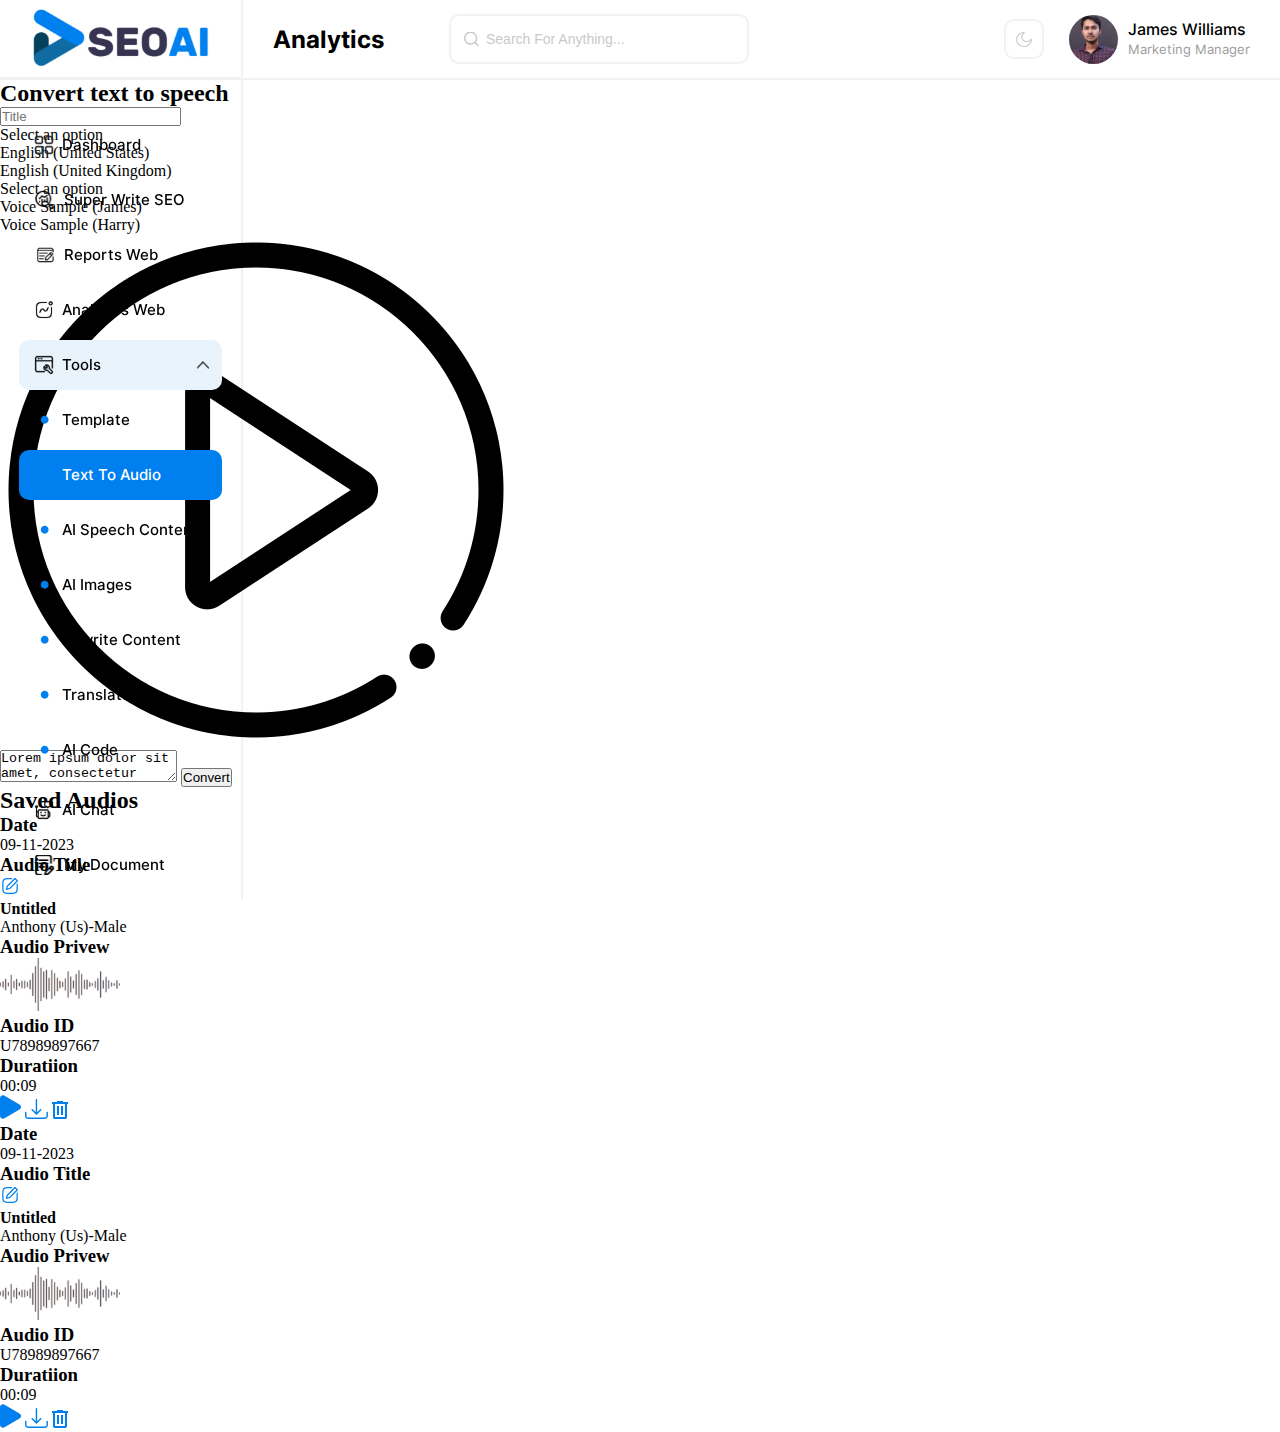
==== analytics.html @ c1bd346a "added dashboard page" ====
<!DOCTYPE html>
<html lang="en">

<head>
    <meta charset="UTF-8">
    <meta name="viewport" content="width=device-width, initial-scale=1.0">
    <title>Document</title>
    <link rel="stylesheet" href="assets/css/style.css">
</head>

<body>
    <header>
        <img src="assets/images/icons/bars.svg" alt="" class="menuToggle">
        <div class="headerLeft">
            <div class="logoWrap">
                <img src="assets/images/LOGO-SEOAI.svg" alt="" class="siteLogo">
            </div>
            <h1>Analytics</h1>
            <form>
                <div class="headerInpWrap">
                    <img src="assets/images/icons/search.svg" alt="">
                    <input type="text" placeholder="Search For Anything...">
                </div>
            </form>
        </div>
        <div class="headerRight">
            <button class="modeToggle">
                <img src="assets/images/icons/moon.svg" alt="">
            </button>
            <div class="profileInfo">
                <div class="profileLeft">
                    <img src="assets/images/person.png" alt="">
                </div>
                <div class="profileRight">
                    <h3>James Williams</h3>
                    <span>Marketing Manager</span>
                    <img src="assets/images/icons/dots.png" alt="" class="dots">
                </div>
            </div>
        </div>
    </header>

    <aside>
        <nav>
            <ul>
                <li>
                    <a href="">
                        <img src="assets/images/icons/dashboard.svg" alt="">
                        <span>dashboard</span>
                    </a>
                </li>
                <li>
                    <a href="">
                        <img src="assets/images/icons/super-writer.svg" alt="">
                        <span>super write SEO</span>
                    </a>
                </li>
                <li>
                    <a href="">
                        <img src="assets/images/icons/report-web.svg" alt="">
                        <span>reports web</span>
                    </a>
                </li>
                <li>
                    <a href="">
                        <img src="assets/images/icons/analytics.svg" alt="">
                        <span>analytics web</span>
                    </a>
                </li>
                <li>
                    <a href="#" class="nestedItem active">
                        <img src="assets/images/icons/tool.svg" alt="">
                        <span>tools</span>
                        <img src="assets/images/icons/arrow.png" alt="" class="arrow active">
                    </a>
                    <ul class="nestedToggleMenu active">
                        <li>
                            <a href="#">template</a>
                        </li>
                        <li>
                            <a href="#" class="active">text to audio</a>
                        </li>
                        <li>
                            <a href="#">AI speech content</a>
                        </li>
                        <li>
                            <a href="#">AI images</a>
                        </li>
                        <li>
                            <a href="#">rewrite content</a>
                        </li>
                        <li>
                            <a href="#">translate</a>
                        </li>
                        <li>
                            <a href="#">AI code</a>
                        </li>
                    </ul>
                </li>
                <li>
                    <a href="">
                        <img src="assets/images/icons/ai-chat.svg" alt="">
                        <span>AI chat</span>
                    </a>
                </li>
                <li>
                    <a href="">
                        <img src="assets/images/icons/document.svg" alt="">
                        <span>my document</span>
                    </a>
                </li>
                <li>
                    <a href="">
                        <img src="assets/images/icons/favStar.svg" alt="">
                        <span>favourite template</span>
                    </a>
                </li>
                <li>
                    <a href="">
                        <img src="assets/images/icons/wizard.svg" alt="">
                        <span>blog wizard</span>
                    </a>
                </li>
            </ul>
            <div class="upgrade">
                <img src="assets/images/person.png" alt="">
                <h2>Mark Wood</h2>
                <p>Your account is currently part of our Free Trial Plan</p>
                <button>Upgrade Now</button>
            </div>
        </nav>
    </aside>
    <div class="overlay"></div>

    <main class="analytics">
        <div class="container">
            <h2 class="analyticsHeading">Convert text to speech</h2>
            <div class="convertTopWrap">
                <div class="singleTopConvert">
                    <input type="text" placeholder="Title">
                </div>
                <div class="singleTopConvert">
                    <div class="custom-select" id="customSelect1">
                        <div class="select-styled">Select an option</div>
                        <div class="select-options">
                            <div data-img-src="assets/images/flags/usa-flag.png">English (United States)</div>
                            <div data-img-src="assets/images/flags/uk-flag.png">English (United Kingdom)</div>
                        </div>
                    </div>
                </div>
                <div class="singleTopConvert">
                    <div class="custom-select" id="customSelect2">
                        <div class="select-styled">Select an option</div>
                        <div class="select-options">
                            <div data-img-src="assets/images/flags/red-dot.png">Voice Sample (James)</div>
                            <div data-img-src="assets/images/flags/red-dot.png">Voice Sample (Harry)</div>
                        </div>
                    </div>
                </div>
                <img src="assets/images/icons/play-button.png" alt="" class="playImg">
            </div>
            <div class="convertTextWrap">
                <textarea>Lorem ipsum dolor sit amet, consectetur adipiscing elit, sed do eiusmod tempor incididunt ut labore et dolore magna aliqua. Ut enim ad minim veniam, quis nostrud exercitation ullamco laboris nisi ut aliquip ex ea commodo consequat. Duis aute irure dolor in reprehenderit in voluptate velit esse cillum dolore eu fugiat nulla pariatur. Excepteur sint occaecat cupidatat non proident, sunt in culpa qui officia deserunt mollit anim id est laborum."Lorem ipsum dolor sit amet, consectetur adipiscing elit, sed do eiusmod tempor incididunt ut labore et dolore magna aliqua. Ut enim ad minim veniam, quis nostrud exercitation ullamco laboris nisi ut aliquip ex ea commodo consequat. Duis aute irure dolor in reprehenderit in voluptate velit esse cillum dolore eu fugiat nulla pariatur. Excepteur sint occaecat cupidatat non proident, sunt in culpa qui officia deserunt mollit anim id est laborum."Lorem ipsum dolor sit amet, consectetur adipiscing elit, sed do eiusmod tempor incididunt ut labore et dolore magna aliqua. Ut enim ad minim veniam, quis nostrud exercitation ullamco laboris nisi ut aliquip ex ea commodo consequat.
                </textarea>
                <button>Convert</button>
            </div>
            <div class="savedAudios">
                <h2 class="savedHeading">Saved Audios</h2>
                <div class="savedAudiosWrap">
                    <div class="singleSavedAudio">
                        <div class="singleSavedAudioInner">
                            <div class="audioSingleInfo">
                                <h3>Date</h3>
                                <span>09-11-2023</span>
                            </div>
                            <div class="audioSingleInfo">
                                <h3>Audio Title</h3>
                                <div class="audInfEdit">
                                    <img src="assets/images/icons/aud-edit.svg" alt="">
                                    <div class="audInfEditRight">
                                        <h4>Untitled</h4>
                                        <span>Anthony (Us)-Male</span>
                                    </div>
                                </div>
                            </div>
                            <div class="audioSingleInfo">
                                <h3>Audio Privew</h3>
                                <img src="assets/images/icons/wave.svg" alt="">
                            </div>
                            <div class="audioSingleInfo">
                                <h3>Audio ID</h3>
                                <span>U78989897667</span>
                            </div>
                            <div class="audioSingleInfo">
                                <h3>Duratiion</h3>
                                <span>00:09</span>
                            </div>
                            <div class="audioSingleInfo">
                                <img src="assets/images/icons/aud-play.svg" alt="">
                                <img src="assets/images/icons/aud-download.svg" alt="">
                                <img src="assets/images/icons/aud-del.svg" alt="">
                            </div>
                        </div>
                    </div>
                    
                    <div class="singleSavedAudio">
                        <div class="singleSavedAudioInner">
                            <div class="audioSingleInfo">
                                <h3>Date</h3>
                                <span>09-11-2023</span>
                            </div>
                            <div class="audioSingleInfo">
                                <h3>Audio Title</h3>
                                <div class="audInfEdit">
                                    <img src="assets/images/icons/aud-edit.svg" alt="">
                                    <div class="audInfEditRight">
                                        <h4>Untitled</h4>
                                        <span>Anthony (Us)-Male</span>
                                    </div>
                                </div>
                            </div>
                            <div class="audioSingleInfo">
                                <h3>Audio Privew</h3>
                                <img src="assets/images/icons/wave.svg" alt="">
                            </div>
                            <div class="audioSingleInfo">
                                <h3>Audio ID</h3>
                                <span>U78989897667</span>
                            </div>
                            <div class="audioSingleInfo">
                                <h3>Duratiion</h3>
                                <span>00:09</span>
                            </div>
                            <div class="audioSingleInfo">
                                <img src="assets/images/icons/aud-play.svg" alt="">
                                <img src="assets/images/icons/aud-download.svg" alt="">
                                <img src="assets/images/icons/aud-del.svg" alt="">
                            </div>
                        </div>
                    </div>
                </div>
            </div>
        </div>
    </main>





    <script src="assets/js/analytics.js"></script>
</body>

</html>
---- assets/css/style.css ----
@charset "UTF-8";
header {
  width: 100%;
  height: 80px;
  border-bottom: 2px solid hsla(0, 0%, 0%, 0.05);
  display: flex;
  align-items: center;
  justify-content: space-between;
  padding: 0 30px;
  padding-left: 0;
  position: sticky;
  top: 0;
  left: 0;
  background-color: #fff;
  z-index: 999;
  font-family: "Inter", sans-serif;
}
header .menuToggle {
  display: none;
}
header .headerLeft {
  display: flex;
  align-items: center;
}
header .headerLeft .logoWrap {
  width: 243px;
  height: 80px;
  border-right: 2px solid hsla(0, 0%, 0%, 0.05);
  border-bottom: 2px solid hsla(0, 0%, 0%, 0.05);
  padding: 0 28px;
  margin-right: 30px;
  display: flex;
  align-items: center;
  background: #fff;
  z-index: 10;
}
header .headerLeft .logoWrap img {
  width: 100%;
  object-fit: contain;
}
header .headerLeft h1 {
  font-size: 24px;
  font-weight: 600;
  margin-right: 65px;
}
header .headerLeft form .headerInpWrap {
  position: relative;
}
header .headerLeft form .headerInpWrap img {
  position: absolute;
  top: 50%;
  left: 15px;
  transform: translateY(-50%);
}
header .headerLeft form .headerInpWrap input {
  width: 300px;
  height: 50px;
  border: 2px solid hsla(0, 0%, 0%, 0.05);
  padding-left: 35px;
  padding-right: 10px;
  border-radius: 10px;
  outline: none;
}
header .headerLeft form .headerInpWrap input::placeholder {
  font-size: 14px;
  color: #C9C9C9;
}
header .headerRight {
  display: flex;
  align-items: center;
}
header .headerRight button {
  width: 40px;
  height: 40px;
  display: grid;
  place-items: center;
  border: 2px solid hsla(0, 0%, 0%, 0.05);
  border-radius: 10px;
  background-color: transparent;
  margin-right: 25px;
  cursor: pointer;
}
header .headerRight .profileInfo {
  display: flex;
  align-items: center;
  justify-content: center;
  cursor: pointer;
}
header .headerRight .profileInfo .profileLeft {
  width: 49px;
  height: 49px;
  overflow: hidden;
  border-radius: 50%;
  margin-right: 10px;
}
header .headerRight .profileInfo .profileLeft img {
  width: 100%;
  height: 100%;
  object-fit: cover;
}
header .headerRight .profileInfo .profileRight h3 {
  font-size: 16px;
  font-weight: 500;
}
header .headerRight .profileInfo .profileRight span {
  font-size: 13px;
  font-weight: 300;
  color: #9C9C9C;
}
header .headerRight .profileInfo .profileRight .dots {
  display: none;
}

@media (max-width: 1100px) {
  header .headerLeft h1 {
    margin-right: 30px;
  }
  header .headerLeft form .headerInpWrap input {
    width: 270px;
  }
}
@media (max-width: 1000px) {
  header {
    padding-left: 30px;
  }
  header .menuToggle {
    display: block;
  }
  header .headerLeft .logoWrap {
    width: fit-content;
    border-right: none;
    padding: 0;
    margin-right: -70px;
  }
  header .headerLeft .logoWrap img {
    width: 130px;
  }
  header .headerLeft h1 {
    display: none;
  }
  header .headerLeft form {
    display: none;
  }
  header .headerRight button {
    width: 30px;
    height: 30px;
    margin-right: 10px;
  }
  header .headerRight .profileInfo .profileRight h3 {
    display: none;
  }
  header .headerRight .profileInfo .profileRight span {
    display: none;
  }
  header .headerRight .profileInfo .profileRight .dots {
    display: block;
    height: 32px;
  }
}
@media (max-width: 590px) {
  header .headerRight button {
    margin-right: 10px;
  }
  header .headerRight .profileInfo .profileRight h3 {
    display: none;
  }
  header .headerRight .profileInfo .profileRight span {
    display: none;
  }
  header .headerRight .profileInfo .profileRight .dots {
    display: block;
    height: 32px;
  }
}
@media (max-width: 430px) {
  header .headerLeft .logoWrap {
    margin-right: -40px;
  }
  header .headerLeft .logoWrap img {
    width: 90px;
  }
  header .headerRight button {
    width: 27px;
    height: 27px;
  }
  header .headerRight .profileInfo .profileLeft {
    width: 30px;
    height: 30px;
  }
  header .headerRight .profileInfo .profileRight .dots {
    height: 27px;
  }
}
@font-face {
  font-family: "Inter";
  src: url("../../fonts/inter/Inter-Regular.woff");
  font-style: normal;
  font-weight: 400;
}
@font-face {
  font-family: "Inter";
  src: url("../../fonts/inter/Inter-Medium.woff");
  font-style: normal;
  font-weight: 500;
}
@font-face {
  font-family: "Inter";
  src: url("../../fonts/inter/Inter-Bold.woff");
  font-style: normal;
  font-weight: 600;
}
@font-face {
  font-family: "Inter";
  src: url("../../fonts/inter/Inter-ExtraBold.woff");
  font-style: normal;
  font-weight: 700;
}
@font-face {
  font-family: "Inter";
  src: url("../../fonts/inter/Inter-Black.woff");
  font-style: normal;
  font-weight: 800;
}
@font-face {
  font-family: "Amsi-pro";
  src: url("../../fonts/EM-Amsi.Pro/TTF/AmsiPro-Regular.ttf");
  font-style: normal;
  font-weight: 400;
}
@font-face {
  font-family: "Amsi-pro";
  src: url("../../fonts/EM-Amsi.Pro/TTF/AmsiPro-SemiBold.ttf");
  font-style: normal;
  font-weight: 500;
}
@font-face {
  font-family: "Amsi-pro";
  src: url("../../fonts/EM-Amsi.Pro/TTF/AmsiPro-Bold.ttf");
  font-style: normal;
  font-weight: 600;
}
@font-face {
  font-family: "Amsi-pro";
  src: url("../../fonts/EM-Amsi.Pro/TTF/AmsiPro-Black.ttf");
  font-style: normal;
  font-weight: 700;
}
@font-face {
  font-family: "Amsi-pro";
  src: url("../../fonts/EM-Amsi.Pro/TTF/AmsiPro-Ultra.ttf");
  font-style: normal;
  font-weight: 800;
}
* {
  margin: 0;
  padding: 0;
  box-sizing: border-box;
}

a {
  text-decoration: none;
  color: inherit;
}

li {
  list-style: none;
}

aside {
  width: 243px;
  height: calc(100vh - 80px);
  overflow-x: clip;
  overflow-y: auto;
  border-right: 2px solid hsla(0, 0%, 0%, 0.05);
  position: fixed;
  top: 80px;
  left: 0;
  font-family: "Inter", sans-serif;
}
aside::-webkit-scrollbar {
  display: none;
}
aside nav {
  padding: 40px 19px;
}
aside nav ul li {
  margin-bottom: 5px;
}
aside nav ul li a {
  width: 100%;
  height: 50px;
  font-size: 15px;
  font-weight: 500;
  text-transform: capitalize;
  display: flex;
  align-items: center;
  justify-content: flex-start;
  padding: 0 15px;
  border-radius: 10px;
  position: relative;
  transition: 0.3s;
}
aside nav ul li a.active {
  background-color: #E8F3FC;
}
aside nav ul li a:hover {
  background-color: #E8F3FC;
}
aside nav ul li a img {
  margin-right: 8px;
}
aside nav ul li a .arrow {
  position: absolute;
  top: 50%;
  right: 5px;
  transform: translateY(-50%) rotate(180deg);
  transition: 0.3s;
}
aside nav ul li a .arrow.active {
  transform: translateY(-50%) rotate(0deg);
}
aside nav ul li ul {
  height: 0px;
  transition: 0.3s linear;
  overflow: hidden;
}
aside nav ul li ul.active {
  height: 390px;
}
aside nav ul li ul li {
  position: relative;
  color: #0080EF;
}
aside nav ul li ul li:first-child {
  margin-top: 5px;
}
aside nav ul li ul li::after {
  content: "•";
  position: absolute;
  top: 45%;
  left: 20px;
  transform: translateY(-50%);
  font-size: 25px;
}
aside nav ul li ul li a {
  padding: 0 15px;
  padding-left: 43px;
  color: #000;
}
aside nav ul li ul li a.active {
  background-color: #0080EF;
  color: #fff;
}
aside nav ul li ul li a:hover {
  background-color: #0080EF;
  color: #fff;
}
aside nav .upgrade {
  width: 100%;
  border-radius: 10px;
  background-color: #E8F3FC;
  text-align: center;
  padding: 30px 15px;
  margin-top: 30px;
}
aside nav .upgrade img {
  width: 83px;
  height: 83px;
  object-fit: cover;
  border-radius: 50%;
}
aside nav .upgrade h2 {
  font-size: 22px;
  font-weight: 600;
  margin-top: 5px;
  margin-bottom: 10px;
}
aside nav .upgrade p {
  font-size: 12px;
  font-weight: 300;
  margin-bottom: 25px;
}
aside nav .upgrade button {
  width: fit-content;
  height: 40px;
  padding: 0 15px;
  border: none;
  outline: none;
  font-size: 12px;
  font-weight: 500;
  color: #fff;
  background-color: #0080EF;
  border-radius: 5px;
  cursor: pointer;
}

.overlay {
  width: 100vw;
  height: 100vh;
  background-color: rgba(0, 0, 0, 0.5294117647);
  z-index: 1000;
  position: fixed;
  top: 0;
  left: 0;
  display: none;
}
.overlay.active {
  display: block;
}

@media (max-width: 1000px) {
  aside {
    height: 100vh;
    top: 0;
    left: -250px;
    transition: 0.3s;
    z-index: 10000;
    background-color: #fff;
  }
  aside.active {
    left: 0;
  }
}
header.dashHeading {
  width: 100%;
  height: 80px;
  border-bottom: 2px solid hsla(0, 0%, 0%, 0.05);
  display: flex;
  align-items: center;
  justify-content: space-between;
  padding: 0 30px;
  padding-left: 0;
  position: sticky;
  top: 0;
  left: 0;
  background-color: #fff;
  z-index: 999;
  font-family: "Inter", sans-serif;
}
header.dashHeading .menuToggle {
  display: none;
}
header.dashHeading .headerLeft {
  display: flex;
  align-items: center;
}
header.dashHeading .headerLeft .logoWrap {
  width: 243px;
  height: 80px;
  border-right: 2px solid hsla(0, 0%, 0%, 0.05);
  border-bottom: 2px solid hsla(0, 0%, 0%, 0.05);
  padding: 0 28px;
  margin-right: 30px;
  display: flex;
  align-items: center;
  background: #fff;
  z-index: 10;
}
header.dashHeading .headerLeft .logoWrap img {
  width: 100%;
  object-fit: contain;
}
header.dashHeading .headerLeft h1 {
  font-size: 24px;
  font-weight: 600;
  margin-right: 65px;
}
header.dashHeading .headerLeft form .headerInpWrap {
  position: relative;
}
header.dashHeading .headerLeft form .headerInpWrap img {
  position: absolute;
  top: 50%;
  left: 15px;
  transform: translateY(-50%);
}
header.dashHeading .headerLeft form .headerInpWrap input {
  width: 300px;
  height: 50px;
  border: 2px solid hsla(0, 0%, 0%, 0.05);
  padding-left: 35px;
  padding-right: 10px;
  border-radius: 10px;
  outline: none;
}
header.dashHeading .headerLeft form .headerInpWrap input::placeholder {
  font-size: 14px;
  color: #C9C9C9;
}
header.dashHeading .headerRight {
  display: flex;
  align-items: center;
}
header.dashHeading .headerRight .actBtnWrap {
  display: flex;
  align-items: center;
}
header.dashHeading .headerRight .actBtnWrap button {
  width: fit-content;
  height: 48px;
  padding: 0 10px;
  border: 1px solid #06D6A0;
  border-radius: 6px;
  outline: none;
  background-color: transparent;
  font-size: 20px;
  font-weight: 600;
  color: #06D6A0;
  margin-right: 15px;
  display: flex;
  align-items: center;
  cursor: pointer;
}
header.dashHeading .headerRight .actBtnWrap button:nth-child(2) {
  background-color: #06D6A0;
  color: #fff;
  border: none;
}
header.dashHeading .headerRight .actBtnWrap button:last-child {
  background-color: #FF6F61;
  color: #fff;
  border: none;
}
header.dashHeading .headerRight .actBtnWrap button img {
  margin-right: 5px;
}
header.dashHeading .headerRight .modeToggle {
  width: 40px;
  height: 40px;
  display: grid;
  place-items: center;
  border: 2px solid hsla(0, 0%, 0%, 0.05);
  border-radius: 10px;
  background-color: transparent;
  margin-right: 25px;
  cursor: pointer;
}
header.dashHeading .headerRight .profileInfo {
  display: flex;
  align-items: center;
  justify-content: center;
  cursor: pointer;
}
header.dashHeading .headerRight .profileInfo .profileLeft {
  width: 49px;
  height: 49px;
  overflow: hidden;
  border-radius: 50%;
  margin-right: 10px;
}
header.dashHeading .headerRight .profileInfo .profileLeft img {
  width: 100%;
  height: 100%;
  object-fit: cover;
}
header.dashHeading .headerRight .profileInfo .profileRight h3 {
  font-size: 16px;
  font-weight: 500;
}
header.dashHeading .headerRight .profileInfo .profileRight span {
  font-size: 13px;
  font-weight: 300;
  color: #9C9C9C;
}
header.dashHeading .headerRight .profileInfo .profileRight .dots {
  display: none;
}

@media (max-width: 1100px) {
  header .headerLeft h1 {
    margin-right: 30px;
  }
  header .headerLeft form .headerInpWrap input {
    width: 270px;
  }
}
@media (max-width: 1000px) {
  header {
    padding-left: 30px;
  }
  header .menuToggle {
    display: block;
  }
  header .headerLeft .logoWrap {
    width: fit-content;
    border-right: none;
    padding: 0;
    margin-right: -70px;
  }
  header .headerLeft .logoWrap img {
    width: 130px;
  }
  header .headerLeft h1 {
    display: none;
  }
  header .headerLeft form {
    display: none;
  }
  header .headerRight .modeToggle {
    width: 30px;
    height: 30px;
    margin-right: 10px;
  }
  header .headerRight .profileInfo .profileRight h3 {
    display: none;
  }
  header .headerRight .profileInfo .profileRight span {
    display: none;
  }
  header .headerRight .profileInfo .profileRight .dots {
    display: block;
    height: 32px;
  }
}
@media (max-width: 590px) {
  header .headerRight .modeToggle {
    margin-right: 10px;
  }
  header .headerRight .profileInfo .profileRight h3 {
    display: none;
  }
  header .headerRight .profileInfo .profileRight span {
    display: none;
  }
  header .headerRight .profileInfo .profileRight .dots {
    display: block;
    height: 32px;
  }
}
@media (max-width: 430px) {
  header .headerLeft .logoWrap {
    margin-right: -40px;
  }
  header .headerLeft .logoWrap img {
    width: 90px;
  }
  header .headerRight .modeToggle {
    width: 27px;
    height: 27px;
  }
  header .headerRight .profileInfo .profileLeft {
    width: 30px;
    height: 30px;
  }
  header .headerRight .profileInfo .profileRight .dots {
    height: 27px;
  }
}
.dashboardMain {
  width: calc(100% - 243px);
  margin-left: 243px;
  font-family: "Inter", sans-serif;
}
.dashboardMain .container {
  width: 100%;
  padding: 20px 30px;
}
.dashboardMain .container .dashboardTop {
  display: flex;
  align-items: flex-start;
  justify-content: space-between;
  margin-bottom: 30px;
}
.dashboardMain .container .dashboardTop .dashTopLeft {
  display: flex;
  align-items: flex-start;
}
.dashboardMain .container .dashboardTop .dashTopLeft img {
  margin-right: 10px;
}
.dashboardMain .container .dashboardTop .dashTopLeft .topLeftInfo h2 {
  color: #32395F;
  font-size: 28px;
  font-weight: 600;
  display: flex;
  align-items: center;
  margin-bottom: 15px;
}
.dashboardMain .container .dashboardTop .dashTopLeft .topLeftInfo h2 span {
  color: #737791;
  font-size: 16px;
  font-weight: 500;
  display: block;
  margin-left: 8px;
}
.dashboardMain .container .dashboardTop .dashTopLeft .topLeftInfo button {
  display: flex;
  align-items: center;
  padding: 10px 15px;
  border: none;
  border-radius: 8px;
  background-color: #06D6A0;
  font-size: 14px;
  font-weight: 600;
  color: #fff;
}
.dashboardMain .container .dashboardTop .dashTopLeft .topLeftInfo button img {
  margin-right: 0;
  margin-left: 5px;
  cursor: pointer;
}
.dashboardMain .container .dashboardTop .dashTopRight {
  text-align: end;
}
.dashboardMain .container .dashboardTop .dashTopRight h2 {
  color: #32395F;
  font-size: 28px;
  font-weight: 600;
  margin-bottom: 10px;
}
.dashboardMain .container .dashboardTop .dashTopRight p {
  font-size: 16px;
  font-weight: 500;
  color: #737791;
  margin-bottom: 10px;
}
.dashboardMain .container .dashboardTop .dashTopRight button {
  font-size: 14px;
  font-weight: 600;
  color: #fff;
  background-color: #B008FF;
  border: none;
  border-radius: 8px;
  display: inline-flex;
  align-items: center;
  padding: 10px 15px;
}
.dashboardMain .container .dashboardTop .dashTopRight button img {
  margin-right: 10px;
  display: block;
}
.dashboardMain .container .dashboardContent .contentTop {
  display: flex;
  align-items: center;
  justify-content: space-between;
  margin-bottom: 20px;
}
.dashboardMain .container .dashboardContent .contentTop .contentHeading h1 {
  font-size: 32px;
  font-weight: 600;
  color: #32395F;
  margin-bottom: 5px;
}
.dashboardMain .container .dashboardContent .contentTop .contentHeading p {
  font-size: 16px;
  font-weight: 500;
  color: #737791;
}
.dashboardMain .container .dashboardContent .contentTop .contentToggleWrap button {
  width: fit-content;
  height: 48px;
  padding: 0 20px;
  border: none;
  border-radius: 8px;
  background-color: transparent;
  cursor: pointer;
}
.dashboardMain .container .dashboardContent .contentTop .contentToggleWrap button.active {
  background-color: #0080EF;
  font-size: 20px;
  font-weight: 600;
  color: #fff;
  box-shadow: 0px 4px 20px 0px rgba(105, 108, 255, 0.5019607843);
}
.dashboardMain .container .dashboardContent .reportsWrap {
  display: flex;
  align-items: flex-start;
  justify-content: space-between;
  margin-bottom: 20px;
}
.dashboardMain .container .dashboardContent .reportsWrap .reportLeft {
  width: calc(50% - 10px);
  padding: 15px;
  border-radius: 8px;
  background-color: #fff;
  box-shadow: 0px 4px 40px 0px rgba(0, 0, 0, 0.0509803922);
}
.dashboardMain .container .dashboardContent .reportsWrap .reportLeft h2 {
  font-size: 24px;
  font-weight: 600;
  color: #32395F;
  margin-bottom: 15px;
}
.dashboardMain .container .dashboardContent .reportsWrap .reportLeft .repProgressWrap {
  width: 100%;
  display: flex;
  align-items: flex-start;
  justify-content: space-between;
}
.dashboardMain .container .dashboardContent .reportsWrap .reportLeft .repProgressWrap .repSingleProgress {
  width: calc(33.3333333333% - 10px);
}
.dashboardMain .container .dashboardContent .reportsWrap .reportLeft .repProgressWrap .repSingleProgress .progressTop {
  display: flex;
  align-items: center;
  justify-content: space-between;
  margin-bottom: 10px;
}
.dashboardMain .container .dashboardContent .reportsWrap .reportLeft .repProgressWrap .repSingleProgress .progressTop .progressTopLeft {
  display: flex;
  align-items: center;
}
.dashboardMain .container .dashboardContent .reportsWrap .reportLeft .repProgressWrap .repSingleProgress .progressTop .progressTopLeft img {
  margin-right: 10px;
}
.dashboardMain .container .dashboardContent .reportsWrap .reportLeft .repProgressWrap .repSingleProgress .progressTop .progressTopLeft span {
  display: flex;
  align-items: center;
  color: #32395F;
  font-size: 14px;
  font-weight: 500;
}
.dashboardMain .container .dashboardContent .reportsWrap .reportLeft .repProgressWrap .repSingleProgress .progressTop .progressTopRight {
  font-size: 14px;
  font-weight: 500;
  color: #737791;
}
.dashboardMain .container .dashboardContent .reportsWrap .reportLeft .repProgressWrap .repSingleProgress .progressBar {
  width: 100%;
  height: 7px;
  border-radius: 32px;
  background-color: #F3F4F5;
  overflow: hidden;
}
.dashboardMain .container .dashboardContent .reportsWrap .reportLeft .repProgressWrap .repSingleProgress .progressBar .progressInner {
  width: 60%;
  height: 100%;
  background-color: #FF6F61;
}
.dashboardMain .container .dashboardContent .reportsWrap .reportLeft .repProgressWrap .repSingleProgress .progressBar .progressInner.progressInner2 {
  background-color: #FFC335;
}
.dashboardMain .container .dashboardContent .reportsWrap .reportLeft .repProgressWrap .repSingleProgress .progressBar .progressInner.progressInner3 {
  background-color: #06D6A0;
}
.dashboardMain .container .dashboardContent .reportsWrap .reportLeft .repProgressWrap .repSingleProgress .progressRedial .apexcharts-datalabels-group text {
  font-family: "Inter", sans-serif !important;
  font-size: 16px;
  font-weight: 600;
}
.dashboardMain .container .dashboardContent .reportsWrap .reportRight {
  width: calc(50% - 10px);
  padding: 15px;
  border-radius: 8px;
  background-color: #fff;
  box-shadow: 0px 4px 40px 0px rgba(0, 0, 0, 0.0509803922);
}
.dashboardMain .container .dashboardContent .reportsWrap .reportRight h2 {
  font-size: 24px;
  font-weight: 600;
  color: #32395F;
  margin-bottom: 15px;
}
.dashboardMain .container .dashboardContent .reportsWrap .reportRight .overviewWrap {
  display: flex;
  align-items: flex-start;
  justify-content: space-between;
}
.dashboardMain .container .dashboardContent .reportsWrap .reportRight .overviewWrap .singleOverview {
  width: calc(50% - 10px);
}
.dashboardMain .container .dashboardContent .reportsWrap .reportRight .overviewWrap .singleOverview .overviewTop {
  display: flex;
  align-items: center;
  justify-content: space-between;
}
.dashboardMain .container .dashboardContent .reportsWrap .reportRight .overviewWrap .singleOverview .overviewTop h3 {
  font-size: 24px;
  font-weight: 600;
  color: #32395F;
}
.dashboardMain .container .dashboardContent .reportsWrap .reportRight .overviewWrap .singleOverview .overviewTop .overTopRight span {
  font-size: 13px;
  font-weight: 600;
  color: #32395F;
  display: flex;
  align-items: center;
  justify-content: space-between;
}
.dashboardMain .container .dashboardContent .reportsWrap .reportRight .overviewWrap .singleOverview .overviewTop .overTopRight span span {
  display: flex;
  margin: 0 5px;
}
.dashboardMain .container .dashboardContent .reportsWrap .reportRight .overviewWrap .singleOverview .overviewTop .overTopRight p {
  font-size: 13px;
  font-weight: 500;
  color: #FF6F61;
  display: flex;
  align-items: center;
}
.dashboardMain .container .dashboardContent .reportsWrap .reportRight .overviewWrap .singleOverview #SvgjsLine1104 {
  display: none;
}
.dashboardMain .container .dashboardContent .profileContent {
  display: flex;
  align-items: flex-start;
  justify-content: space-between;
  margin-bottom: 20px;
}
.dashboardMain .container .dashboardContent .profileContent .profLeft {
  width: 288px;
  text-align: center;
  border-radius: 8px;
  box-shadow: 0px 4px 40px 0px rgba(0, 0, 0, 0.0509803922);
  padding: 30px 15px;
}
.dashboardMain .container .dashboardContent .profileContent .profLeft img {
  width: 132px;
  height: 132px;
  object-fit: cover;
  border-radius: 50%;
  margin-bottom: 10px;
}
.dashboardMain .container .dashboardContent .profileContent .profLeft h2 {
  font-size: 26px;
  font-weight: 600;
  color: #32395F;
  margin-bottom: 10px;
}
.dashboardMain .container .dashboardContent .profileContent .profLeft p {
  font-size: 16px;
  font-weight: 400;
  color: #737791;
  margin-bottom: 15px;
}
.dashboardMain .container .dashboardContent .profileContent .profLeft button {
  background: #0080EF;
  font-size: 14px;
  font-weight: 600;
  color: #fff;
  border: none;
  padding: 12px 25px;
  border-radius: 8px;
  box-shadow: 0px 4px 20px 0px rgba(105, 108, 255, 0.5019607843);
}
.dashboardMain .container .dashboardContent .profileContent .profRight {
  width: calc(100% - 288px - 20px);
  display: flex;
  align-items: flex-start;
  justify-content: flex-start;
  flex-wrap: wrap;
}
.dashboardMain .container .dashboardContent .profileContent .profRight .singleProfCon {
  width: 353px;
  height: 104px;
  border-radius: 8px;
  box-shadow: 0px 4px 40px 0px rgba(0, 0, 0, 0.0509803922);
  display: flex;
  align-items: center;
  padding: 0 15px;
  margin-right: 10px;
  margin-bottom: 10px;
}
.dashboardMain .container .dashboardContent .profileContent .profRight .singleProfCon .profConfInner {
  display: flex;
}
.dashboardMain .container .dashboardContent .profileContent .profRight .singleProfCon .profConfInner img {
  margin-right: 15px;
}
.dashboardMain .container .dashboardContent .profileContent .profRight .singleProfCon .profConfInner .profConInfo h3 {
  font-size: 20px;
  font-weight: 600;
}
.dashboardMain .container .dashboardContent .profileContent .profRight .singleProfCon .profConfInner .profConInfo span {
  font-size: 20px;
  font-weight: 500;
  color: #737791;
}
.dashboardMain .container .dashboardContent .favTemplate {
  padding: 12px 20px;
  box-shadow: 0px 4px 40px 0px rgba(0, 0, 0, 0.0509803922);
  border-radius: 8px;
  margin-bottom: 20px;
}
.dashboardMain .container .dashboardContent .favTemplate h2 {
  font-size: 24px;
  font-weight: 600;
  color: #32395F;
  margin-bottom: 25px;
}
.dashboardMain .container .dashboardContent .favTemplate .swiper {
  width: 100%;
}
.dashboardMain .container .dashboardContent .favTemplate .swiper .swiper-wrapper .swiper-slide {
  width: 251px;
}
.dashboardMain .container .dashboardContent .favTemplate .swiper .swiper-wrapper .swiper-slide .singleFav {
  width: 100%;
  height: 247px;
  border: 1px solid #ECECEE;
  border-radius: 12px;
  overflow: hidden;
  display: flex;
  flex-direction: column;
  justify-content: space-between;
}
.dashboardMain .container .dashboardContent .favTemplate .swiper .swiper-wrapper .swiper-slide .singleFav .favTop {
  background-color: #FAFAFA;
  border-bottom: 1px solid #ECECEE;
  padding: 7px 9px;
}
.dashboardMain .container .dashboardContent .favTemplate .swiper .swiper-wrapper .swiper-slide .singleFav .favCenter {
  display: flex;
  align-items: center;
  justify-content: center;
}
.dashboardMain .container .dashboardContent .favTemplate .swiper .swiper-wrapper .swiper-slide .singleFav .favCenter img {
  margin-right: 7px;
}
.dashboardMain .container .dashboardContent .favTemplate .swiper .swiper-wrapper .swiper-slide .singleFav .favCenter span {
  font-size: 18px;
  font-weight: 600;
  color: #32395F;
}
.dashboardMain .container .dashboardContent .favTemplate .swiper .swiper-wrapper .swiper-slide .singleFav .favBottom {
  width: 100%;
  height: 118px;
  background-color: #ECECEE;
  padding: 8px 6px;
}
.dashboardMain .container .dashboardContent .favTemplate .swiper .swiper-wrapper .swiper-slide .singleFav .favBottom .favLine {
  width: 100%;
  height: 9px;
  border-radius: 4px;
  background-color: #fff;
  margin-bottom: 7px;
}
.dashboardMain .container .dashboardContent .favTemplate .swiper .swiper-wrapper .swiper-slide .singleFav .favBottom .favLine:last-child {
  margin-bottom: 10px;
}
.dashboardMain .container .dashboardContent .favTemplate .swiper .swiper-wrapper .swiper-slide .singleFav .favBottom .favLineSm {
  width: 100%;
  height: 5px;
  border-radius: 4px;
  background-color: #fff;
  margin-bottom: 5px;
}
.dashboardMain .container .dashboardContent .favTemplate .swiper .swiper-wrapper .swiper-slide .singleFav .favBottom button {
  width: 100%;
  height: 26px;
  font-size: 14px;
  font-weight: 500;
  color: #0080EF;
  border-radius: 14px;
  background-color: #fff;
  border: none;
  outline: none;
  margin-top: 2px;
  cursor: pointer;
}
.dashboardMain .container .dashboardContent .favTemplate .swiper .swiperBtn {
  width: 42px;
  height: 42px;
  background-color: #fff;
  border-radius: 50%;
  border: 1px solid #ECECEE;
  box-shadow: 0px 4px 40px 0px rgba(0, 0, 0, 0.0509803922);
}
.dashboardMain .container .dashboardContent .favTemplate .swiper .swiperBtn::after {
  display: none;
}
.dashboardMain .container .dashboardContent .bigData {
  padding: 16px 20px;
  border-radius: 8px;
  box-shadow: 0px 4px 40px 0px rgba(0, 0, 0, 0.0509803922);
  margin-bottom: 20px;
}
.dashboardMain .container .dashboardContent .bigData .bigDataHeading {
  margin-bottom: 15px;
}
.dashboardMain .container .dashboardContent .bigData .bigDataHeading h2 {
  font-size: 24px;
  font-weight: 600;
  color: #32395F;
  margin-bottom: 5px;
}
.dashboardMain .container .dashboardContent .bigData .bigDataHeading p {
  font-size: 16px;
  font-weight: 400;
  color: #737791;
}
.dashboardMain .container .dashboardContent .bigData .bigDataContent .bigDataWrap {
  width: 100%;
  display: flex;
  align-items: flex-start;
}
.dashboardMain .container .dashboardContent .bigData .bigDataContent .bigDataWrap .singleBigData {
  width: 20%;
}
.dashboardMain .container .dashboardContent .bigData .bigDataContent .bigDataWrap .singleBigData .bigDataBottom {
  margin-top: -15px;
}
.dashboardMain .container .dashboardContent .bigData .bigDataContent .bigDataWrap .singleBigData .bigDataBottom span {
  font-size: 16px;
  font-weight: 500;
  color: #737791;
  text-align: center;
  display: block;
}
.dashboardMain .container .dashboardContent .bigData .bigDataContent .bigDataWrap .singleBigData .bigDataBottom span:last-child {
  font-size: 14px;
}
.dashboardMain .container .dashboardContent .bigData .bigDataContent .bigDataCountWrap {
  width: 100%;
  display: flex;
  align-items: center;
}
.dashboardMain .container .dashboardContent .bigData .bigDataContent .bigDataCountWrap .singleBigDataCount {
  width: 20%;
  display: flex;
  align-items: center;
}
.dashboardMain .container .dashboardContent .bigData .bigDataContent .bigDataCountWrap .singleBigDataCount img {
  display: block;
  margin-right: 10px;
}
.dashboardMain .container .dashboardContent .bigData .bigDataContent .bigDataCountWrap .singleBigDataCount .bigDataContRight span {
  font-size: 12px;
  font-weight: 500;
  color: #737791;
  display: block;
}
.dashboardMain .container .dashboardContent .bigData .bigDataContent .bigDataCountWrap .singleBigDataCount .bigDataContRight span:last-child {
  font-size: 16px;
  font-weight: 600;
  color: #32395F;
  word-break: break-all;
}
.dashboardMain .container .dashboardContent .bigData .bigDataContent .bigDataCountWrap .singleBigDataCount h3 {
  width: 100%;
  font-size: 16px;
  font-weight: 600;
  color: #32395F;
  text-align: center;
  display: block;
  padding: 20px 0;
}
.dashboardMain .container .dashboardContent .wordGenerate {
  padding: 16px 24px;
  border-radius: 8px;
  box-shadow: 0px 4px 40px 0px rgba(0, 0, 0, 0.0509803922);
  margin-bottom: 20px;
}
.dashboardMain .container .dashboardContent .wordGenerate .genHeading {
  display: flex;
  align-items: center;
  justify-content: space-between;
  margin-bottom: 20px;
}
.dashboardMain .container .dashboardContent .wordGenerate .genHeading .genHeadingLeft h2 {
  font-size: 24px;
  font-weight: 600;
  color: #32395F;
  margin-bottom: 5px;
}
.dashboardMain .container .dashboardContent .wordGenerate .genHeading .genHeadingLeft p {
  font-size: 16px;
  font-weight: 400;
  color: #737791;
}
.dashboardMain .container .dashboardContent .wordGenerate .genHeading .genHeadingRight {
  display: flex;
  align-items: center;
  justify-content: flex-end;
}
.dashboardMain .container .dashboardContent .wordGenerate .genHeading .genHeadingRight h3 {
  font-size: 24px;
  font-weight: 600;
  color: #EEAE00;
  margin-right: 10px;
}
.dashboardMain .container .dashboardContent .wordGenerate .genHeading .genHeadingRight .contentToggleWrap {
  display: flex;
  align-items: center;
}
.dashboardMain .container .dashboardContent .wordGenerate .genHeading .genHeadingRight .contentToggleWrap button {
  padding: 12px 20px;
  border: none;
  outline: none;
  border-radius: 8px;
  font-size: 16px;
  font-weight: 500;
  color: #737791;
  background-color: transparent;
  cursor: pointer;
}
.dashboardMain .container .dashboardContent .wordGenerate .genHeading .genHeadingRight .contentToggleWrap button.active {
  color: #fff;
  font-weight: 600;
  background-color: #0080EF;
}
.dashboardMain .container .dashboardContent .recentContent {
  padding: 16px 24px;
  border-radius: 8px;
  box-shadow: 0px 4px 40px 0px rgba(0, 0, 0, 0.0509803922);
  margin-bottom: 20px;
}
.dashboardMain .container .dashboardContent .recentContent .recentConHeading {
  display: flex;
  align-items: center;
  justify-content: space-between;
  margin-bottom: 20px;
}
.dashboardMain .container .dashboardContent .recentContent .recentConHeading h2 {
  font-size: 24px;
  font-weight: 600;
  color: #32395F;
}
.dashboardMain .container .dashboardContent .recentContent .recentConHeading button {
  padding: 12px 20px;
  border: none;
  outline: none;
  border-radius: 8px;
  background-color: #0080EF;
  color: #fff;
  font-size: 16px;
  font-weight: 600;
}
.dashboardMain .container .dashboardContent .recentContent .recentConWrap .singleRecentCon {
  display: flex;
  align-items: center;
  padding: 8px 0;
}
.dashboardMain .container .dashboardContent .recentContent .recentConWrap .singleRecentCon .singleConLeft {
  width: 250px;
  display: flex;
  align-items: center;
}
.dashboardMain .container .dashboardContent .recentContent .recentConWrap .singleRecentCon .singleConLeft img {
  margin-right: 10px;
}
.dashboardMain .container .dashboardContent .recentContent .recentConWrap .singleRecentCon .singleConLeft .singleConLeftInf span {
  font-size: 12px;
  font-weight: 500;
  color: #737791;
}
.dashboardMain .container .dashboardContent .recentContent .recentConWrap .singleRecentCon .singleConLeft .singleConLeftInf h3 {
  font-size: 16px;
  font-weight: 600;
  color: #32395F;
}
.dashboardMain .container .dashboardContent .recentContent .recentConWrap .singleRecentCon .singleConMiddle {
  width: 270px;
  display: flex;
  align-items: center;
  justify-content: center;
}
.dashboardMain .container .dashboardContent .recentContent .recentConWrap .singleRecentCon .singleConMiddle h4 {
  font-size: 16px;
  font-weight: 600;
  color: #32395F;
}
.dashboardMain .container .dashboardContent .recentContent .recentConWrap .singleRecentCon .singleConMiddle h4 span {
  font-weight: 500;
  color: #737791;
}
.dashboardMain .container .dashboardContent .recentContent .recentConWrap .singleRecentCon .singleConInform {
  width: calc(100% - 270px - 250px - 105px);
  display: flex;
  align-items: center;
  justify-content: center;
}
.dashboardMain .container .dashboardContent .recentContent .recentConWrap .singleRecentCon .singleConInform img {
  margin-right: 10px;
}
.dashboardMain .container .dashboardContent .recentContent .recentConWrap .singleRecentCon .singleConInform .conInformCenter span {
  font-size: 12px;
  font-weight: 500;
  color: #737791;
}
.dashboardMain .container .dashboardContent .recentContent .recentConWrap .singleRecentCon .singleConInform .conInformCenter h3 {
  font-size: 16px;
  font-weight: 600;
  color: #32395F;
  margin: -2px 0;
}
.dashboardMain .container .dashboardContent .recentContent .recentConWrap .singleRecentCon .singleConInform .conInformSts {
  display: block;
  padding: 2px 6px;
  border-radius: 5px;
  background-color: #FFF7E0;
  color: #D69E07;
  margin-left: 5px;
}
.dashboardMain .container .dashboardContent .recentContent .recentConWrap .singleRecentCon .singleConMenu {
  width: 105px;
  display: flex;
  align-items: center;
  justify-content: center;
}
.dashboardMain .container .dashboardContent .recentContent .recentConWrap .singleRecentCon .singleConMenu img {
  cursor: pointer;
}

.analyticsMain {
  width: calc(100% - 243px);
  margin-left: 243px;
}
.analyticsMain .container {
  width: 100%;
  padding: 20px 30px;
}
.analyticsMain .container .analyticsHeading {
  font-weight: 600;
}
.analyticsMain .container .convertTopWrap {
  display: flex;
  align-items: center;
  justify-content: space-between;
  flex-wrap: wrap;
  margin-bottom: 25px;
}
.analyticsMain .container .convertTopWrap .singleTopConvert input {
  width: 300px;
  height: 50px;
  border: 1px solid rgba(0, 127, 239, 0.2588235294);
  border-radius: 5px;
  padding: 0 15px;
  outline: none;
  font-size: 14px;
}
.analyticsMain .container .convertTopWrap .singleTopConvert .custom-select {
  width: 300px;
  height: 50px;
  position: relative;
  display: inline-block;
  margin: 10px 0;
}
.analyticsMain .container .convertTopWrap .singleTopConvert .custom-select .select-styled {
  width: 100%;
  height: 100%;
  display: flex;
  align-items: center;
  cursor: pointer;
  border: 1px solid rgba(0, 127, 239, 0.2588235294);
  border-radius: 5px;
  outline: none;
  font-size: 14px;
  color: #7C7676;
  padding: 0 15px;
  position: relative;
}
.analyticsMain .container .convertTopWrap .singleTopConvert .custom-select .select-styled:after {
  content: "";
  position: absolute;
  top: 50%;
  right: 15px;
  margin-top: -3px;
  border-width: 6px 6px 0;
  border-color: #555 transparent transparent transparent;
  border-style: solid;
  transition: transform 0.3s ease-in-out;
}
.analyticsMain .container .convertTopWrap .singleTopConvert .custom-select .select-styled img {
  width: 22px;
  height: 22px;
  object-fit: cover;
  border-radius: 50%;
  margin-right: 8px;
}
.analyticsMain .container .convertTopWrap .singleTopConvert .custom-select .select-options {
  display: none;
  position: absolute;
  top: 100%;
  left: 0;
  right: 0;
  border: 1px solid #ccc;
  border-top: none;
  background: #fff;
  z-index: 10;
}
.analyticsMain .container .convertTopWrap .singleTopConvert .custom-select .select-options div {
  padding: 10px;
  font-size: 16px;
  cursor: pointer;
  transition: background-color 0.3s;
}
.analyticsMain .container .convertTopWrap .singleTopConvert .custom-select .select-options div:hover {
  background-color: #ddd;
}
.analyticsMain .container .convertTopWrap img.playImg {
  width: 40px;
  cursor: pointer;
}
.analyticsMain .container .convertTextWrap {
  width: 100%;
  margin-bottom: 45px;
}
.analyticsMain .container .convertTextWrap textarea {
  width: 100%;
  max-width: 100%;
  min-width: 100%;
  height: 400px;
  min-height: 400px;
  font-family: "Inter", sans-serif;
  font-size: 16px;
  font-weight: 400;
  line-height: 30.72px;
  padding: 22px;
  border: 2px solid rgba(0, 0, 0, 0.0509803922);
  outline: none;
  border-radius: 10px;
  margin-bottom: 20px;
}
.analyticsMain .container .convertTextWrap button {
  width: 205px;
  height: 50px;
  border-radius: 6px;
  background-color: #0080EF;
  color: #fff;
  border: none;
  outline: none;
  font-size: 20px;
  font-weight: 400;
  font-family: "Inter", sans-serif;
  cursor: pointer;
  display: block;
  margin: auto;
}
.analyticsMain .container .savedAudios {
  width: 100%;
}
.analyticsMain .container .savedAudios .savedHeading {
  font-size: 24px;
  font-weight: 600;
  font-family: "Inter", sans-serif;
  margin-bottom: 20px;
}
.analyticsMain .container .savedAudios .savedAudiosWrap {
  width: 100%;
}
.analyticsMain .container .savedAudios .savedAudiosWrap .singleSavedAudio {
  width: 100%;
  height: 132px;
  border: 2px solid rgba(0, 128, 239, 0.1098039216);
  border-radius: 10px;
  display: flex;
  align-items: center;
  justify-content: space-between;
  padding: 0px 20px;
  margin-bottom: 30px;
}
.analyticsMain .container .savedAudios .savedAudiosWrap .singleSavedAudio .singleSavedAudioInner {
  width: 100%;
  height: fit-content;
  display: flex;
  align-items: flex-start;
  justify-content: space-between;
}
.analyticsMain .container .savedAudios .savedAudiosWrap .singleSavedAudio .singleSavedAudioInner .audioSingleInfo {
  width: 16.6666666667%;
}
.analyticsMain .container .savedAudios .savedAudiosWrap .singleSavedAudio .singleSavedAudioInner .audioSingleInfo:last-child {
  height: 87px;
  display: flex;
  align-items: center;
  justify-content: center;
}
.analyticsMain .container .savedAudios .savedAudiosWrap .singleSavedAudio .singleSavedAudioInner .audioSingleInfo:last-child img {
  cursor: pointer;
}
.analyticsMain .container .savedAudios .savedAudiosWrap .singleSavedAudio .singleSavedAudioInner .audioSingleInfo:last-child img:nth-child(2) {
  margin: 0 30px;
}
.analyticsMain .container .savedAudios .savedAudiosWrap .singleSavedAudio .singleSavedAudioInner .audioSingleInfo h3 {
  font-size: 18px;
  font-weight: 500;
  font-family: "Inter", sans-serif;
  margin-bottom: 10px;
}
.analyticsMain .container .savedAudios .savedAudiosWrap .singleSavedAudio .singleSavedAudioInner .audioSingleInfo span {
  font-size: 16px;
  font-weight: 400;
  font-family: "Inter", sans-serif;
}
.analyticsMain .container .savedAudios .savedAudiosWrap .singleSavedAudio .singleSavedAudioInner .audioSingleInfo .audInfEdit {
  display: flex;
  align-items: flex-start;
  justify-content: flex-start;
}
.analyticsMain .container .savedAudios .savedAudiosWrap .singleSavedAudio .singleSavedAudioInner .audioSingleInfo .audInfEdit img {
  margin-right: 5px;
  cursor: pointer;
}
.analyticsMain .container .savedAudios .savedAudiosWrap .singleSavedAudio .singleSavedAudioInner .audioSingleInfo .audInfEdit h4 {
  font-size: 16px;
  font-weight: 500;
  font-family: "Inter", sans-serif;
}

.writerMain {
  width: calc(100% - 243px);
  margin-left: 243px;
  font-family: "Amsi-pro", sans-serif;
}
.writerMain p,
.writerMain button,
.writerMain input {
  font-family: "Inter", sans-serif;
}
.writerMain .container {
  width: 100%;
  padding: 20px 30px;
  display: flex;
  align-items: flex-start;
  justify-content: space-between;
}
.writerMain .container .mainHeading {
  display: none;
  text-align: center;
  margin-bottom: 25px;
}
.writerMain .container .mainLeft {
  width: calc(100% - 280px);
  padding-right: 15px;
}
.writerMain .container .mainLeft .writeInpWrap {
  margin-bottom: 30px;
  display: flex;
  align-items: flex-start;
}
.writerMain .container .mainLeft .writeInpWrap .writeInpLeft {
  width: 550px;
  height: 100px;
  transition: 0.3s;
  overflow: hidden;
  opacity: 1;
}
.writerMain .container .mainLeft .writeInpWrap .writeInpLeft.active {
  height: 0px;
}
.writerMain .container .mainLeft .writeInpWrap .writeInpLeft .writeSingleInp {
  display: flex;
  align-items: center;
  justify-content: flex-start;
  margin-bottom: 15px;
}
.writerMain .container .mainLeft .writeInpWrap .writeInpLeft .writeSingleInp span {
  display: block;
  margin-right: 15px;
}
.writerMain .container .mainLeft .writeInpWrap .writeInpLeft .writeSingleInp input {
  width: 290px;
  height: 34px;
  padding: 0 10px;
  border: 1px solid #0080EF;
  border-radius: 8px;
  outline: none;
  margin-right: 10px;
}
.writerMain .container .mainLeft .writeInpWrap .writeInpLeft .writeSingleInp button {
  width: 120px;
  height: 34px;
  border: none;
  border-radius: 8px;
  outline: none;
  background-color: #0080EF;
  color: #fff;
  cursor: pointer;
  transition: 0.3s;
}
.writerMain .container .mainLeft .writeInpWrap .writeInpLeft .writeSingleInp button:hover {
  background-color: #005fb3;
}
.writerMain .container .mainLeft .writeInpWrap .writeInpRight {
  width: calc(100% - 550px);
}
.writerMain .container .mainLeft .writeInpWrap .writeInpRight p {
  display: flex;
  align-items: center;
  justify-content: center;
  font-size: 15px;
  font-weight: 500;
  color: #693fdf;
  cursor: pointer;
}
.writerMain .container .mainLeft .writeInpWrap .writeInpRight p span {
  margin-top: -3px;
  display: block;
  margin-right: 5px;
}
.writerMain .container .mainLeft .writeInpWrap .writeInpRight p img {
  width: 24px;
  cursor: pointer;
}
.writerMain .container .mainLeft .finishBtn {
  width: 127px;
  height: 40px;
  border-radius: 5px;
  border: none;
  outline: none;
  color: #fff;
  background-color: #0080EF;
  text-align: center;
  display: block;
  margin: auto;
  margin-top: 20px;
  cursor: pointer;
  transition: 0.3s;
}
.writerMain .container .mainLeft .finishBtn:hover {
  background-color: #005fb3;
}
.writerMain .container .mainLeft .finishBtn span {
  margin-top: -2px;
  font-size: 12px;
  font-family: "Inter", sans-serif;
}
.writerMain .container .mainRight {
  width: 280px;
}
.writerMain .container .mainRight .expType {
  width: 100%;
  display: flex;
  align-items: center;
  justify-content: space-between;
  margin-bottom: 20px;
}
.writerMain .container .mainRight .expType li {
  width: calc(25% - 5px);
  height: 35px;
  font-size: 14px;
  background-color: #009e69;
  color: #fff;
  border-radius: 5px;
  cursor: pointer;
  overflow: hidden;
  transition: 0.3s;
}
.writerMain .container .mainRight .expType li:hover {
  background-color: #007a51;
}
.writerMain .container .mainRight .expType li:last-child {
  background-color: #1663bb;
}
.writerMain .container .mainRight .expType li:last-child:hover {
  background-color: #10498b;
}
.writerMain .container .mainRight .expType li span {
  width: 100%;
  height: 100%;
  display: grid;
  place-items: center;
  margin-top: -2px;
}
.writerMain .container .mainRight .writeTools {
  width: 100%;
  border: 1px solid rgba(0, 127, 239, 0.2588235294);
  border-radius: 6px;
  margin-bottom: 25px;
}
.writerMain .container .mainRight .writeTools .writeToolsHeading {
  padding: 10px 25px;
  border-bottom: 1px solid rgba(0, 127, 239, 0.2588235294);
}
.writerMain .container .mainRight .writeTools .writeToolsHeading h3 {
  font-size: 20px;
  font-weight: 400;
  text-align: center;
  font-family: "Inter", sans-serif;
}
.writerMain .container .mainRight .writeTools .writeToolsImg {
  display: flex;
  align-items: center;
  justify-content: space-between;
  padding: 20px 10px;
}
.writerMain .container .mainRight .writeTools .writeToolsImg img {
  width: calc(20% - 10px);
  height: 35px;
  object-fit: contain;
  transition: 0.3s;
  opacity: 1;
  cursor: pointer;
  position: relative;
  bottom: 0;
}
.writerMain .container .mainRight .writeTools .writeToolsImg img:hover {
  opacity: 0.5;
}
.writerMain .container .mainRight .statsWrap {
  width: 100%;
  display: flex;
  align-items: center;
  justify-content: space-between;
  margin-bottom: 20px;
}
.writerMain .container .mainRight .statsWrap span {
  font-size: 14px;
  color: #9C9C9C;
}
.writerMain .container .mainRight .statsWrap span:first-child {
  font-weight: 600;
  color: #000;
}
.writerMain .container .mainRight .seoScore {
  padding: 20px;
  border-radius: 8px;
  box-shadow: 0px 2px 1px 0px #eee;
  margin-bottom: 25px;
}
.writerMain .container .mainRight .seoScore h3 {
  text-align: center;
  font-size: 15px;
  font-weight: 500;
  font-family: "Inter", sans-serif;
  margin-bottom: 30px;
}
.writerMain .container .mainRight .seoScore .scoreWrap {
  width: 230px;
  height: 230px;
  margin: auto;
  display: flex;
  align-items: center;
  justify-content: center;
  border-radius: 50%;
  background: conic-gradient(#4BCC83 0% 70%, transparent 0% 85%);
  position: relative;
}
.writerMain .container .mainRight .seoScore .scoreWrap::after {
  width: 92%;
  height: 92%;
  content: "";
  position: absolute;
  top: 50%;
  left: 50%;
  transform: translate(-50%, -50%);
  background-color: #fff;
  z-index: 10;
  border-radius: 50%;
}
.writerMain .container .mainRight .seoScore .scoreWrap .scoreLight {
  width: 85%;
  height: 85%;
  background-color: #E1F0FD;
  border-radius: 50%;
  display: flex;
  align-items: center;
  justify-content: center;
  z-index: 100;
}
.writerMain .container .mainRight .seoScore .scoreWrap .scoreLight .scoreInner {
  width: 85%;
  height: 85%;
  background-color: #0080EF;
  border-radius: 50%;
  display: flex;
  align-items: center;
  justify-content: center;
  flex-direction: column;
}
.writerMain .container .mainRight .seoScore .scoreWrap .scoreLight .scoreInner h3 {
  font-size: 24px;
  font-weight: 600;
  color: #fff;
  margin-bottom: 0;
}
.writerMain .container .mainRight .seoScore .scoreWrap .scoreLight .scoreInner span {
  font-size: 16px;
  color: #fff;
}
.writerMain .container .mainRight .analyzeWrap {
  border-radius: 8px;
  padding: 10px 14px;
  margin-bottom: 25px;
}
.writerMain .container .mainRight .analyzeWrap .custom-select {
  width: 100%;
  height: 49px;
  position: relative;
  display: inline-block;
  margin: 10px 0;
}
.writerMain .container .mainRight .analyzeWrap .custom-select select {
  display: none;
}
.writerMain .container .mainRight .analyzeWrap .custom-select .select-styled {
  width: 100%;
  height: 100%;
  display: flex;
  align-items: center;
  cursor: pointer;
  border: 1px solid rgba(0, 127, 239, 0.2588235294);
  border-radius: 5px;
  outline: none;
  font-size: 14px;
  color: #7C7676;
  padding: 0 15px;
}
.writerMain .container .mainRight .analyzeWrap .custom-select .select-styled:after {
  content: "";
  position: absolute;
  top: 50%;
  right: 15px;
  margin-top: -3px;
  border-width: 6px 6px 0;
  border-color: #555 transparent transparent transparent;
  border-style: solid;
  transition: transform 0.3s ease-in-out;
}
.writerMain .container .mainRight .analyzeWrap .custom-select .select-options {
  display: none;
  position: absolute;
  top: 100%;
  left: 0;
  right: 0;
  border: 1px solid #ccc;
  border-top: none;
  background: #fff;
  z-index: 10;
}
.writerMain .container .mainRight .analyzeWrap .custom-select .select-options div {
  padding: 10px;
  font-size: 16px;
  cursor: pointer;
  transition: background-color 0.3s;
}
.writerMain .container .mainRight .analyzeWrap .custom-select .select-options div:hover {
  background-color: #ddd;
}
.writerMain .container .mainRight .analyzeWrap span {
  color: #7C7676;
  font-size: 14px;
}
.writerMain .container .mainRight .analyzeWrap .colab {
  display: block;
  text-align: end;
  margin-bottom: 15px;
}
.writerMain .container .mainRight .analyzeWrap .colab span {
  color: #0080EF;
}
.writerMain .container .mainRight .analyzeWrap button {
  width: 100%;
  height: 49px;
  background-color: #0080EF;
  border: none;
  border-radius: 5px;
  outline: none;
  font-size: 14px;
  color: #fff;
  cursor: pointer;
  transition: 0.3s;
}
.writerMain .container .mainRight .analyzeWrap button:hover {
  background-color: #005fb3;
}
.writerMain .container .mainRight .candidate {
  width: 100%;
  padding: 10px 14px;
  margin-bottom: 15px;
}
.writerMain .container .mainRight .candidate .candidateHeading {
  margin-bottom: 25px;
}
.writerMain .container .mainRight .candidate .candidateHeading h2 {
  font-size: 18px;
  font-weight: 600;
  font-family: "Inter", sans-serif;
  margin-bottom: 15px;
}
.writerMain .container .mainRight .candidate .candidateHeading .candidProg {
  width: 100%;
  height: 3px;
  border-radius: 5px;
  overflow: hidden;
  background-color: rgba(0, 128, 239, 0.168627451);
}
.writerMain .container .mainRight .candidate .candidateHeading .candidProg .candidProgInner {
  width: 60%;
  height: 100%;
  border-radius: 5px;
  background-color: #0080EF;
}
.writerMain .container .mainRight .candidate .candidateHeading span {
  font-size: 14px;
  color: #7C7676;
  display: block;
  text-align: end;
  margin-top: 8px;
}
.writerMain .container .mainRight .candidate .candidMain .candidIdentifier {
  display: flex;
  align-items: center;
  justify-content: space-between;
  margin-bottom: 15px;
}
.writerMain .container .mainRight .candidate .candidMain .candidIdentifier li {
  display: flex;
  align-items: center;
  justify-content: flex-start;
  font-size: 13px;
  color: #7C7676;
}
.writerMain .container .mainRight .candidate .candidMain .candidIdentifier li span {
  width: 12px;
  height: 12px;
  border-radius: 50%;
  display: block;
  margin-bottom: -2px;
  margin-right: 5px;
}
.writerMain .container .mainRight .candidate .candidMain .candidIdentifier li:first-child span {
  background-color: rgba(255, 109, 111, 0.3019607843);
}
.writerMain .container .mainRight .candidate .candidMain .candidIdentifier li:nth-child(2) span {
  background-color: rgba(0, 128, 239, 0.6);
}
.writerMain .container .mainRight .candidate .candidMain .candidIdentifier li:last-child span {
  background-color: #C8FBDE;
}
.writerMain .container .mainRight .candidate .candidMain .cadidTags {
  display: flex;
  align-items: center;
  justify-content: flex-start;
  flex-wrap: wrap;
}
.writerMain .container .mainRight .candidate .candidMain .cadidTags li {
  width: fit-content;
  height: 30px;
  border-radius: 30px;
  font-size: 13px;
  padding: 0 11px;
  display: flex;
  align-items: center;
  justify-content: center;
  color: #7C7676;
  margin-right: 8px;
  margin-bottom: 8px;
}
.writerMain .container .mainRight .candidate .candidMain .cadidTags li.tagBlue {
  background-color: #E1F0FD;
}
.writerMain .container .mainRight .candidate .candidMain .cadidTags li.tagGreen {
  background-color: #D3FFE6;
}
.writerMain .container .mainRight .candidate .candidMain .cadidTags li.tagRed {
  background-color: #FAD5D6;
}
.writerMain .container .mainRight .candidate .candidMain .cadidTags li span {
  margin-top: -3px;
}
.writerMain .container .mainRight .candidate .candidMain a {
  font-size: 14px;
  color: #0080EF;
  text-align: center;
  margin-top: 15px;
  display: block;
}
.writerMain .container .mainRight .candidate .candidMain a img {
  margin-bottom: -3px;
  margin-left: 5px;
}
.writerMain .container .mainRight .plagRism {
  width: 100%;
  padding: 10px 14px;
  margin-bottom: 5px;
}
.writerMain .container .mainRight .plagRism h2 {
  font-size: 18px;
  font-weight: 600;
  text-align: center;
  margin-bottom: 20px;
  font-family: "Inter", sans-serif;
}
.writerMain .container .mainRight .plagRism .plagScoreWrap {
  display: flex;
  align-items: center;
  justify-content: space-between;
  margin-bottom: 20px;
}
.writerMain .container .mainRight .plagRism .plagScoreWrap .plagSingleScore {
  width: 105px;
  height: 105px;
  margin: auto;
  display: flex;
  align-items: center;
  justify-content: center;
  border-radius: 50%;
  background: conic-gradient(#FF6D6F 0% 70%, transparent 0% 85%);
  position: relative;
}
.writerMain .container .mainRight .plagRism .plagScoreWrap .plagSingleScore.secondPlagScore {
  background: conic-gradient(#4BCC83 0% 70%, transparent 0% 85%);
}
.writerMain .container .mainRight .plagRism .plagScoreWrap .plagSingleScore::after {
  width: 92%;
  height: 92%;
  content: "";
  position: absolute;
  top: 50%;
  left: 50%;
  transform: translate(-50%, -50%);
  background-color: #fff;
  z-index: 10;
  border-radius: 50%;
}
.writerMain .container .mainRight .plagRism .plagScoreWrap .plagSingleScore .plagLight {
  width: 85%;
  height: 85%;
  background-color: #FFDDDD;
  border-radius: 50%;
  display: flex;
  align-items: center;
  justify-content: center;
  z-index: 100;
}
.writerMain .container .mainRight .plagRism .plagScoreWrap .plagSingleScore .plagLight.secondPlagLight {
  background-color: #E1F0FD;
}
.writerMain .container .mainRight .plagRism .plagScoreWrap .plagSingleScore .plagLight .plagInner {
  width: 85%;
  height: 85%;
  background-color: #FF6D6F;
  border-radius: 50%;
  display: flex;
  align-items: center;
  justify-content: center;
  flex-direction: column;
}
.writerMain .container .mainRight .plagRism .plagScoreWrap .plagSingleScore .plagLight .plagInner.secondPlagInner {
  background-color: #0080EF;
}
.writerMain .container .mainRight .plagRism .plagScoreWrap .plagSingleScore .plagLight .plagInner h3 {
  font-size: 16px;
  font-weight: 500;
  color: #fff;
}
.writerMain .container .mainRight .plagRism .plagScoreWrap .plagSingleScore .plagLight .plagInner span {
  font-size: 12px;
  color: #fff;
}
.writerMain .container .mainRight .plagRism button {
  width: 100%;
  height: 32px;
  border: none;
  border-radius: 5px;
  outline: none;
  background-color: #0080EF;
  color: #fff;
  font-size: 14px;
  display: flex;
  align-items: center;
  justify-content: center;
}
.writerMain .container .mainRight .plagRism button span {
  margin-top: -2px;
}
.writerMain .container .mainRight .viewPlagSource {
  width: 100%;
  padding: 10px 14px;
  margin-bottom: 25px;
}
.writerMain .container .mainRight .viewPlagSource h2 {
  font-size: 18px;
  font-weight: 600;
  font-family: "Inter", sans-serif;
  margin-bottom: 15px;
}
.writerMain .container .mainRight .viewPlagSource .plagNoti {
  width: 100%;
  height: fit-content;
  padding: 17px;
  border-radius: 5px;
  background-color: #DAE8F3;
}
.writerMain .container .mainRight .viewPlagSource .plagNoti h4 {
  font-size: 14px;
  font-weight: 400;
  color: #0080EF;
  margin-bottom: 8px;
}
.writerMain .container .mainRight .viewPlagSource .plagNoti p {
  font-size: 14px;
  color: #7C7676;
  margin-bottom: 10px;
}
.writerMain .container .mainRight .viewPlagSource .plagNoti h3 {
  font-size: 18px;
  font-weight: 600;
  margin-bottom: 13px;
}
.writerMain .container .mainRight .viewPlagSource .plagNoti .plagProg {
  width: 100%;
  height: 3px;
  background-color: rgba(0, 128, 239, 0.168627451);
  border-radius: 5px;
  overflow: hidden;
}
.writerMain .container .mainRight .viewPlagSource .plagNoti .plagProg .plagProgInner {
  width: 70%;
  height: 100%;
  border-radius: 5px;
  background-color: #0080EF;
}

@media (max-width: 1200px) {
  .writerMain .container .mainLeft .writeInpWrap .writeInpLeft {
    width: 440px;
  }
  .writerMain .container .mainLeft .writeInpWrap .writeInpLeft .writeSingleInp input {
    width: 210px;
  }
  .writerMain .container .mainLeft .writeInpWrap .writeInpRight {
    width: calc(100% - 440px);
  }
}
@media (max-width: 1100px) {
  .writerMain .container {
    flex-direction: column;
    align-items: center;
  }
  .writerMain .container .mainLeft {
    width: 100%;
    margin-bottom: 70px;
  }
  .writerMain .container .mainLeft .writeInpWrap .writeInpLeft {
    width: calc(100% - 80px);
    padding-right: 35px;
  }
  .writerMain .container .mainLeft .writeInpWrap .writeInpLeft .writeSingleInp input {
    width: 100%;
  }
  .writerMain .container .mainLeft .writeInpWrap .writeInpRight {
    width: 80px;
  }
  .writerMain .container .mainRight {
    width: 500px;
  }
}
@media (max-width: 1000px) {
  .writerMain {
    width: 100%;
    margin-left: 0;
  }
  .writerMain .container {
    padding-top: 5px;
  }
  .writerMain .container .mainHeading {
    display: block;
  }
}
@media (max-width: 590px) {
  .writerMain .container .mainLeft .writeInpWrap .writeInpLeft {
    padding-right: 20px;
  }
  .writerMain .container .mainLeft .writeInpWrap .writeInpLeft .writeSingleInp span {
    margin-right: 10px;
  }
  .writerMain .container .mainLeft .writeInpWrap .writeInpLeft .writeSingleInp input {
    width: calc(100% - 181px);
  }
  .writerMain .container .mainRight {
    width: 100%;
  }
}
@media (max-width: 550px) {
  .writerMain .container .mainLeft .writeInpWrap {
    height: 150px;
    transition: 0.3s;
    position: relative;
  }
  .writerMain .container .mainLeft .writeInpWrap.active {
    height: 40px;
  }
  .writerMain .container .mainLeft .writeInpWrap .writeInpLeft {
    width: 100%;
    height: 150px;
    padding-right: 0;
  }
  .writerMain .container .mainLeft .writeInpWrap .writeInpLeft .writeSingleInp {
    flex-wrap: wrap;
  }
  .writerMain .container .mainLeft .writeInpWrap .writeInpLeft .writeSingleInp span {
    width: 100%;
    margin-bottom: 5px;
  }
  .writerMain .container .mainLeft .writeInpWrap .writeInpLeft .writeSingleInp input {
    width: calc(100% - 130px);
  }
  .writerMain .container .mainLeft .writeInpWrap .writeInpRight {
    position: absolute;
    right: 0;
    top: -8px;
  }
}
@media (max-width: 400px) {
  .writerMain .container .mainLeft .writeInpWrap .writeInpLeft .writeSingleInp button {
    width: 85px;
  }
  .writerMain .container .mainLeft .writeInpWrap .writeInpLeft .writeSingleInp input {
    width: calc(100% - 95px);
  }
}

/*# sourceMappingURL=style.css.map */
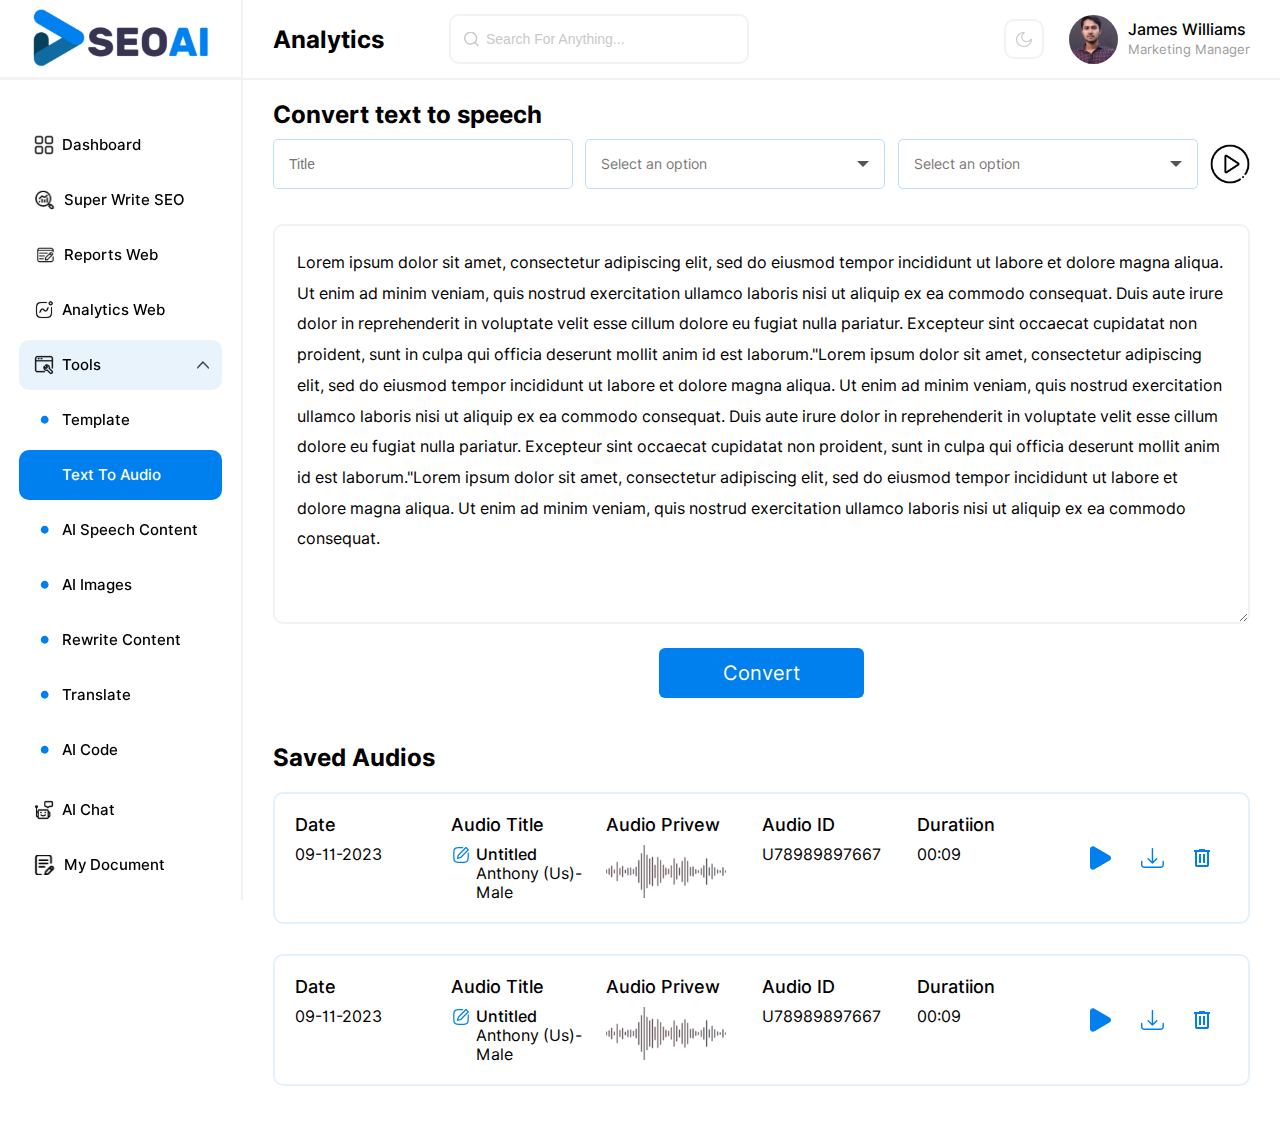
==== commit 156ab3c7: "all pages done with responsive" ====
--- a/analytics.html
+++ b/analytics.html
@@ -132,7 +132,7 @@
     </aside>
     <div class="overlay"></div>
 
-    <main class="analytics">
+    <main class="analyticsMain">
         <div class="container">
             <h2 class="analyticsHeading">Convert text to speech</h2>
             <div class="convertTopWrap">
--- a/assets/css/style.css
+++ b/assets/css/style.css
@@ -421,7 +421,7 @@
     left: 0;
   }
 }
-header.dashHeading {
+header.dashHeader {
   width: 100%;
   height: 80px;
   border-bottom: 2px solid hsla(0, 0%, 0%, 0.05);
@@ -437,14 +437,14 @@
   z-index: 999;
   font-family: "Inter", sans-serif;
 }
-header.dashHeading .menuToggle {
+header.dashHeader .menuToggle {
   display: none;
 }
-header.dashHeading .headerLeft {
-  display: flex;
-  align-items: center;
-}
-header.dashHeading .headerLeft .logoWrap {
+header.dashHeader .headerLeft {
+  display: flex;
+  align-items: center;
+}
+header.dashHeader .headerLeft .logoWrap {
   width: 243px;
   height: 80px;
   border-right: 2px solid hsla(0, 0%, 0%, 0.05);
@@ -456,25 +456,25 @@
   background: #fff;
   z-index: 10;
 }
-header.dashHeading .headerLeft .logoWrap img {
+header.dashHeader .headerLeft .logoWrap img {
   width: 100%;
   object-fit: contain;
 }
-header.dashHeading .headerLeft h1 {
+header.dashHeader .headerLeft h1 {
   font-size: 24px;
   font-weight: 600;
   margin-right: 65px;
 }
-header.dashHeading .headerLeft form .headerInpWrap {
+header.dashHeader .headerLeft form .headerInpWrap {
   position: relative;
 }
-header.dashHeading .headerLeft form .headerInpWrap img {
+header.dashHeader .headerLeft form .headerInpWrap img {
   position: absolute;
   top: 50%;
   left: 15px;
   transform: translateY(-50%);
 }
-header.dashHeading .headerLeft form .headerInpWrap input {
+header.dashHeader .headerLeft form .headerInpWrap input {
   width: 300px;
   height: 50px;
   border: 2px solid hsla(0, 0%, 0%, 0.05);
@@ -483,19 +483,19 @@
   border-radius: 10px;
   outline: none;
 }
-header.dashHeading .headerLeft form .headerInpWrap input::placeholder {
+header.dashHeader .headerLeft form .headerInpWrap input::placeholder {
   font-size: 14px;
   color: #C9C9C9;
 }
-header.dashHeading .headerRight {
-  display: flex;
-  align-items: center;
-}
-header.dashHeading .headerRight .actBtnWrap {
-  display: flex;
-  align-items: center;
-}
-header.dashHeading .headerRight .actBtnWrap button {
+header.dashHeader .headerRight {
+  display: flex;
+  align-items: center;
+}
+header.dashHeader .headerRight .actBtnWrap {
+  display: flex;
+  align-items: center;
+}
+header.dashHeader .headerRight .actBtnWrap button {
   width: fit-content;
   height: 48px;
   padding: 0 10px;
@@ -511,20 +511,20 @@
   align-items: center;
   cursor: pointer;
 }
-header.dashHeading .headerRight .actBtnWrap button:nth-child(2) {
+header.dashHeader .headerRight .actBtnWrap button:nth-child(2) {
   background-color: #06D6A0;
   color: #fff;
   border: none;
 }
-header.dashHeading .headerRight .actBtnWrap button:last-child {
+header.dashHeader .headerRight .actBtnWrap button:last-child {
   background-color: #FF6F61;
   color: #fff;
   border: none;
 }
-header.dashHeading .headerRight .actBtnWrap button img {
+header.dashHeader .headerRight .actBtnWrap button img {
   margin-right: 5px;
 }
-header.dashHeading .headerRight .modeToggle {
+header.dashHeader .headerRight .modeToggle {
   width: 40px;
   height: 40px;
   display: grid;
@@ -535,114 +535,135 @@
   margin-right: 25px;
   cursor: pointer;
 }
-header.dashHeading .headerRight .profileInfo {
+header.dashHeader .headerRight .profileInfo {
   display: flex;
   align-items: center;
   justify-content: center;
   cursor: pointer;
 }
-header.dashHeading .headerRight .profileInfo .profileLeft {
+header.dashHeader .headerRight .profileInfo .profileLeft {
   width: 49px;
   height: 49px;
   overflow: hidden;
   border-radius: 50%;
   margin-right: 10px;
 }
-header.dashHeading .headerRight .profileInfo .profileLeft img {
+header.dashHeader .headerRight .profileInfo .profileLeft img {
   width: 100%;
   height: 100%;
   object-fit: cover;
 }
-header.dashHeading .headerRight .profileInfo .profileRight h3 {
+header.dashHeader .headerRight .profileInfo .profileRight h3 {
   font-size: 16px;
   font-weight: 500;
 }
-header.dashHeading .headerRight .profileInfo .profileRight span {
+header.dashHeader .headerRight .profileInfo .profileRight span {
   font-size: 13px;
   font-weight: 300;
   color: #9C9C9C;
 }
-header.dashHeading .headerRight .profileInfo .profileRight .dots {
+header.dashHeader .headerRight .profileInfo .profileRight .dots {
   display: none;
 }
 
+@media (max-width: 1350px) {
+  header.dashHeader .headerRight .actBtnWrap button {
+    height: 42px;
+    font-size: 16px;
+  }
+}
+@media (max-width: 1200px) {
+  header.dashHeader .headerRight .actBtnWrap {
+    display: none;
+  }
+  header.dashHeader .headerRight .profileInfo .profileRight h3 {
+    display: none;
+  }
+  header.dashHeader .headerRight .profileInfo .profileRight span {
+    display: none;
+  }
+  header.dashHeader .headerRight .profileInfo .profileRight .dots {
+    display: block;
+    height: 32px;
+  }
+}
 @media (max-width: 1100px) {
-  header .headerLeft h1 {
+  header.dashHeader .headerLeft h1 {
     margin-right: 30px;
   }
-  header .headerLeft form .headerInpWrap input {
+  header.dashHeader .headerLeft form .headerInpWrap input {
     width: 270px;
   }
 }
 @media (max-width: 1000px) {
-  header {
+  header.dashHeader {
     padding-left: 30px;
   }
-  header .menuToggle {
+  header.dashHeader .menuToggle {
     display: block;
   }
-  header .headerLeft .logoWrap {
+  header.dashHeader .headerLeft .logoWrap {
     width: fit-content;
     border-right: none;
     padding: 0;
     margin-right: -70px;
   }
-  header .headerLeft .logoWrap img {
+  header.dashHeader .headerLeft .logoWrap img {
     width: 130px;
   }
-  header .headerLeft h1 {
+  header.dashHeader .headerLeft h1 {
     display: none;
   }
-  header .headerLeft form {
+  header.dashHeader .headerLeft form {
     display: none;
   }
-  header .headerRight .modeToggle {
+  header.dashHeader .headerRight .modeToggle {
     width: 30px;
     height: 30px;
     margin-right: 10px;
   }
-  header .headerRight .profileInfo .profileRight h3 {
+  header.dashHeader .headerRight .profileInfo .profileRight h3 {
     display: none;
   }
-  header .headerRight .profileInfo .profileRight span {
+  header.dashHeader .headerRight .profileInfo .profileRight span {
     display: none;
   }
-  header .headerRight .profileInfo .profileRight .dots {
+  header.dashHeader .headerRight .profileInfo .profileRight .dots {
     display: block;
     height: 32px;
   }
 }
 @media (max-width: 590px) {
-  header .headerRight .modeToggle {
+  header.dashHeader .headerRight .modeToggle {
     margin-right: 10px;
   }
-  header .headerRight .profileInfo .profileRight h3 {
+  header.dashHeader .headerRight .profileInfo .profileRight h3 {
     display: none;
   }
-  header .headerRight .profileInfo .profileRight span {
+  header.dashHeader .headerRight .profileInfo .profileRight span {
     display: none;
   }
-  header .headerRight .profileInfo .profileRight .dots {
+  header.dashHeader .headerRight .profileInfo .profileRight .dots {
     display: block;
     height: 32px;
   }
 }
 @media (max-width: 430px) {
-  header .headerLeft .logoWrap {
+  header.dashHeader .headerLeft .logoWrap {
     margin-right: -40px;
   }
-  header .headerLeft .logoWrap img {
+  header.dashHeader .headerLeft .logoWrap img {
     width: 90px;
   }
-  header .headerRight .modeToggle {
+  header.dashHeader .headerRight .modeToggle {
     width: 27px;
     height: 27px;
   }
-  header .headerRight .profileInfo .profileLeft {
+  header.dashHeader .headerRight .profileInfo .profileLeft {
     width: 30px;
     height: 30px;
   }
-  header .headerRight .profileInfo .profileRight .dots {
+  header.dashHeader .headerRight .profileInfo .profileRight .dots {
     height: 27px;
   }
 }
@@ -745,6 +766,10 @@
   font-size: 16px;
   font-weight: 500;
   color: #737791;
+}
+.dashboardMain .container .dashboardContent .contentTop .contentToggleWrap {
+  display: flex;
+  align-items: center;
 }
 .dashboardMain .container .dashboardContent .contentTop .contentToggleWrap button {
   width: fit-content;
@@ -754,6 +779,10 @@
   border-radius: 8px;
   background-color: transparent;
   cursor: pointer;
+  transition: 0.3s;
+}
+.dashboardMain .container .dashboardContent .contentTop .contentToggleWrap button:nth-child(2) {
+  margin: 0 5px;
 }
 .dashboardMain .container .dashboardContent .contentTop .contentToggleWrap button.active {
   background-color: #0080EF;
@@ -761,6 +790,10 @@
   font-weight: 600;
   color: #fff;
   box-shadow: 0px 4px 20px 0px rgba(105, 108, 255, 0.5019607843);
+}
+.dashboardMain .container .dashboardContent .contentTop .contentToggleWrap button:hover {
+  background-color: #0080EF;
+  color: #fff;
 }
 .dashboardMain .container .dashboardContent .reportsWrap {
   display: flex;
@@ -1147,6 +1180,9 @@
   justify-content: space-between;
   margin-bottom: 20px;
 }
+.dashboardMain .container .dashboardContent .wordGenerate .genHeading .genHeadingLeft {
+  padding-right: 15px;
+}
 .dashboardMain .container .dashboardContent .wordGenerate .genHeading .genHeadingLeft h2 {
   font-size: 24px;
   font-weight: 600;
@@ -1174,7 +1210,9 @@
   align-items: center;
 }
 .dashboardMain .container .dashboardContent .wordGenerate .genHeading .genHeadingRight .contentToggleWrap button {
-  padding: 12px 20px;
+  width: fit-content;
+  height: 42px;
+  padding: 0 20px;
   border: none;
   outline: none;
   border-radius: 8px;
@@ -1183,11 +1221,19 @@
   color: #737791;
   background-color: transparent;
   cursor: pointer;
+  transition: 0.3s;
+}
+.dashboardMain .container .dashboardContent .wordGenerate .genHeading .genHeadingRight .contentToggleWrap button:nth-child(2) {
+  margin: 0 5px;
 }
 .dashboardMain .container .dashboardContent .wordGenerate .genHeading .genHeadingRight .contentToggleWrap button.active {
   color: #fff;
   font-weight: 600;
   background-color: #0080EF;
+}
+.dashboardMain .container .dashboardContent .wordGenerate .genHeading .genHeadingRight .contentToggleWrap button:hover {
+  background-color: #0080EF;
+  color: #fff;
 }
 .dashboardMain .container .dashboardContent .recentContent {
   padding: 16px 24px;
@@ -1215,6 +1261,7 @@
   color: #fff;
   font-size: 16px;
   font-weight: 600;
+  cursor: pointer;
 }
 .dashboardMain .container .dashboardContent .recentContent .recentConWrap .singleRecentCon {
   display: flex;
@@ -1292,9 +1339,186 @@
   cursor: pointer;
 }
 
+@media (max-width: 1350px) {
+  .dashboardMain .container .dashboardTop .dashTopLeft h2 {
+    font-size: 23px;
+  }
+  .dashboardMain .container .dashboardTop .dashTopRight .topLeftInfo h2 {
+    font-size: 23px;
+  }
+  .dashboardMain .container .dashboardContent .contentTop .contentHeading h1 {
+    font-size: 28px;
+  }
+  .dashboardMain .container .dashboardContent .contentTop .contentHeading p {
+    font-size: 15px;
+  }
+  .dashboardMain .container .dashboardContent .contentTop .contentToggleWrap button.active {
+    font-size: 18px;
+  }
+  .dashboardMain .container .dashboardContent .reportsWrap .reportLeft h2 {
+    font-size: 21px;
+  }
+  .dashboardMain .container .dashboardContent .profileContent .profRight .singleProfCon {
+    width: calc(33.3333333333% - 10px);
+  }
+  .dashboardMain .container .dashboardContent .profileContent .profRight .singleProfCon .profConfInner .profConInfo h3 {
+    font-size: 16px;
+  }
+  .dashboardMain .container .dashboardContent .profileContent .profRight .singleProfCon .profConfInner .profConInfo span {
+    font-size: 16px;
+  }
+  .dashboardMain .container .dashboardContent .wordGenerate .genHeading .genHeadingLeft h2 {
+    font-size: 21px;
+  }
+  .dashboardMain .container .dashboardContent .wordGenerate .genHeading .genHeadingRight h3 {
+    font-size: 21px;
+  }
+  .dashboardMain .container .dashboardContent .wordGenerate .genHeading .genHeadingRight .contentToggleWrap button {
+    font-size: 14px;
+  }
+  .dashboardMain .container .dashboardContent .recentContent .recentConHeading h2 {
+    font-size: 21px;
+  }
+  .dashboardMain .container .dashboardContent .recentContent .recentConHeading button {
+    font-size: 15px;
+  }
+}
+@media (max-width: 1300px) {
+  .dashboardMain .container .dashboardContent .wordGenerate .genHeading .genHeadingRight {
+    flex-wrap: wrap;
+  }
+  .dashboardMain .container .dashboardContent .wordGenerate .genHeading .genHeadingRight h3 {
+    margin-bottom: 10px;
+  }
+}
+@media (max-width: 1200px) {
+  .dashboardMain .container .dashboardContent .recentContent .recentConWrap .singleRecentCon .singleConLeft {
+    width: 190px;
+  }
+  .dashboardMain .container .dashboardContent .recentContent .recentConWrap .singleRecentCon .singleConMiddle {
+    width: 165px;
+  }
+  .dashboardMain .container .dashboardContent .recentContent .recentConWrap .singleRecentCon .singleConInform {
+    width: calc(100% - 190px - 165px - 105px);
+  }
+}
+@media (max-width: 1100px) {
+  .dashboardMain .container .dashboardContent .reportsWrap {
+    flex-direction: column;
+  }
+  .dashboardMain .container .dashboardContent .reportsWrap .reportLeft {
+    width: 100%;
+    margin-bottom: 15px;
+  }
+  .dashboardMain .container .dashboardContent .reportsWrap .reportRight {
+    width: 100%;
+  }
+  .dashboardMain .container .dashboardContent .profileContent {
+    flex-direction: column;
+  }
+  .dashboardMain .container .dashboardContent .profileContent .profLeft {
+    width: 500px;
+    margin: auto;
+    margin-bottom: 15px;
+  }
+  .dashboardMain .container .dashboardContent .profileContent .profRight {
+    width: 100%;
+  }
+}
+@media (max-width: 1000px) {
+  .dashboardMain {
+    width: 100%;
+    margin-left: 0;
+  }
+}
+@media (max-width: 800px) {
+  .dashboardMain .container .dashboardContent .recentContent {
+    max-width: 100%;
+    overflow: hidden;
+  }
+  .dashboardMain .container .dashboardContent .recentContent .recentConWrap {
+    width: 100%;
+    overflow-y: clip;
+    overflow-x: scroll;
+  }
+  .dashboardMain .container .dashboardContent .recentContent .recentConWrap .singleRecentCon {
+    width: 1100px;
+  }
+}
+@media (max-width: 700px) {
+  .dashboardMain .container .dashboardContent .contentTop {
+    flex-direction: column;
+    align-items: flex-start;
+  }
+  .dashboardMain .container .dashboardContent .contentTop .contentHeading {
+    margin-bottom: 15px;
+  }
+  .dashboardMain .container .dashboardContent .profileContent .profLeft {
+    width: 100%;
+  }
+  .dashboardMain .container .dashboardContent .profileContent .profRight .singleProfCon {
+    width: calc(50% - 10px);
+  }
+  .dashboardMain .container .dashboardContent .bigData {
+    width: 100%;
+  }
+  .dashboardMain .container .dashboardContent .bigData .bigDataContent {
+    width: 100%;
+    overflow-y: clip;
+    overflow-x: scroll;
+  }
+  .dashboardMain .container .dashboardContent .bigData .bigDataContent .bigDataWrap {
+    width: 1000px;
+  }
+  .dashboardMain .container .dashboardContent .bigData .bigDataContent .bigDataCountWrap {
+    width: 1000px;
+  }
+}
+@media (max-width: 650px) {
+  .dashboardMain .container .dashboardTop {
+    flex-direction: column;
+  }
+  .dashboardMain .container .dashboardTop .dashTopLeft {
+    width: 100%;
+    margin-bottom: 15px;
+  }
+  .dashboardMain .container .dashboardTop .dashTopRight {
+    width: 100%;
+    text-align: start;
+  }
+  .dashboardMain .container .dashboardContent .wordGenerate .genHeading {
+    flex-direction: column;
+    align-items: flex-start;
+  }
+  .dashboardMain .container .dashboardContent .wordGenerate .genHeading .genHeadingLeft {
+    padding-right: 0;
+    margin-bottom: 15px;
+  }
+  .dashboardMain .container .dashboardContent .wordGenerate .genHeading .genHeadingRight {
+    justify-content: flex-start;
+  }
+}
+@media (max-width: 450px) {
+  .dashboardMain .container .dashboardContent .reportsWrap .reportLeft .repProgressWrap .repSingleProgress .progressTop .progressTopLeft {
+    flex-direction: column;
+    align-items: flex-start;
+  }
+  .dashboardMain .container .dashboardContent .reportsWrap .reportLeft .repProgressWrap .repSingleProgress .progressTop .progressTopLeft img {
+    margin-right: 0;
+    margin-bottom: 5px;
+  }
+  .dashboardMain .container .dashboardContent .reportsWrap .reportRight .overviewWrap {
+    flex-direction: column;
+  }
+  .dashboardMain .container .dashboardContent .reportsWrap .reportRight .overviewWrap .singleOverview {
+    width: 100%;
+    margin-bottom: 10px;
+  }
+}
 .analyticsMain {
   width: calc(100% - 243px);
   margin-left: 243px;
+  font-family: "Inter", sans-serif;
 }
 .analyticsMain .container {
   width: 100%;
@@ -1488,6 +1712,80 @@
   font-family: "Inter", sans-serif;
 }
 
+@media (max-width: 1250px) {
+  .analyticsMain .container .convertTopWrap {
+    justify-content: flex-start;
+  }
+  .analyticsMain .container .convertTopWrap .singleTopConvert {
+    width: calc(33.3333333333% - 10px);
+    margin-right: 10px;
+    margin-bottom: 10px;
+  }
+  .analyticsMain .container .convertTopWrap .singleTopConvert input {
+    width: 100%;
+  }
+  .analyticsMain .container .convertTopWrap .singleTopConvert .custom-select {
+    width: 100%;
+  }
+}
+@media (max-width: 1100px) {
+  .analyticsMain .container .savedAudios .savedAudiosWrap .singleSavedAudio {
+    height: fit-content;
+    padding: 20px;
+  }
+  .analyticsMain .container .savedAudios .savedAudiosWrap .singleSavedAudio .singleSavedAudioInner .audioSingleInfo {
+    padding: 0 5px;
+  }
+  .analyticsMain .container .savedAudios .savedAudiosWrap .singleSavedAudio .singleSavedAudioInner .audioSingleInfo span {
+    word-break: break-all;
+  }
+  .analyticsMain .container .savedAudios .savedAudiosWrap .singleSavedAudio .singleSavedAudioInner .audioSingleInfo .audInfEdit img {
+    width: unset;
+    padding: 0;
+  }
+  .analyticsMain .container .savedAudios .savedAudiosWrap .singleSavedAudio .singleSavedAudioInner .audioSingleInfo img {
+    width: 100%;
+    object-fit: contain;
+  }
+  .analyticsMain .container .savedAudios .savedAudiosWrap .singleSavedAudio .singleSavedAudioInner .audioSingleInfo:last-child img {
+    width: unset;
+  }
+}
+@media (max-width: 1000px) {
+  .analyticsMain {
+    width: 100%;
+    margin-left: 0;
+  }
+}
+@media (max-width: 750px) {
+  .analyticsMain .container .convertTopWrap {
+    justify-content: flex-start;
+  }
+  .analyticsMain .container .convertTopWrap .singleTopConvert {
+    width: calc(50% - 10px);
+    margin-right: 10px;
+    margin-bottom: 10px;
+  }
+  .analyticsMain .container .savedAudios .savedAudiosWrap {
+    width: 100%;
+    overflow-y: clip;
+    overflow-x: auto;
+  }
+  .analyticsMain .container .savedAudios .savedAudiosWrap .singleSavedAudio {
+    width: 1100px;
+  }
+}
+@media (max-width: 450px) {
+  .analyticsMain .container .convertTopWrap {
+    justify-content: flex-start;
+  }
+  .analyticsMain .container .convertTopWrap .singleTopConvert {
+    width: 100%;
+  }
+  .analyticsMain .container .convertTopWrap .singleTopConvert .custom-select {
+    margin: 0;
+  }
+}
 .writerMain {
   width: calc(100% - 243px);
   margin-left: 243px;
